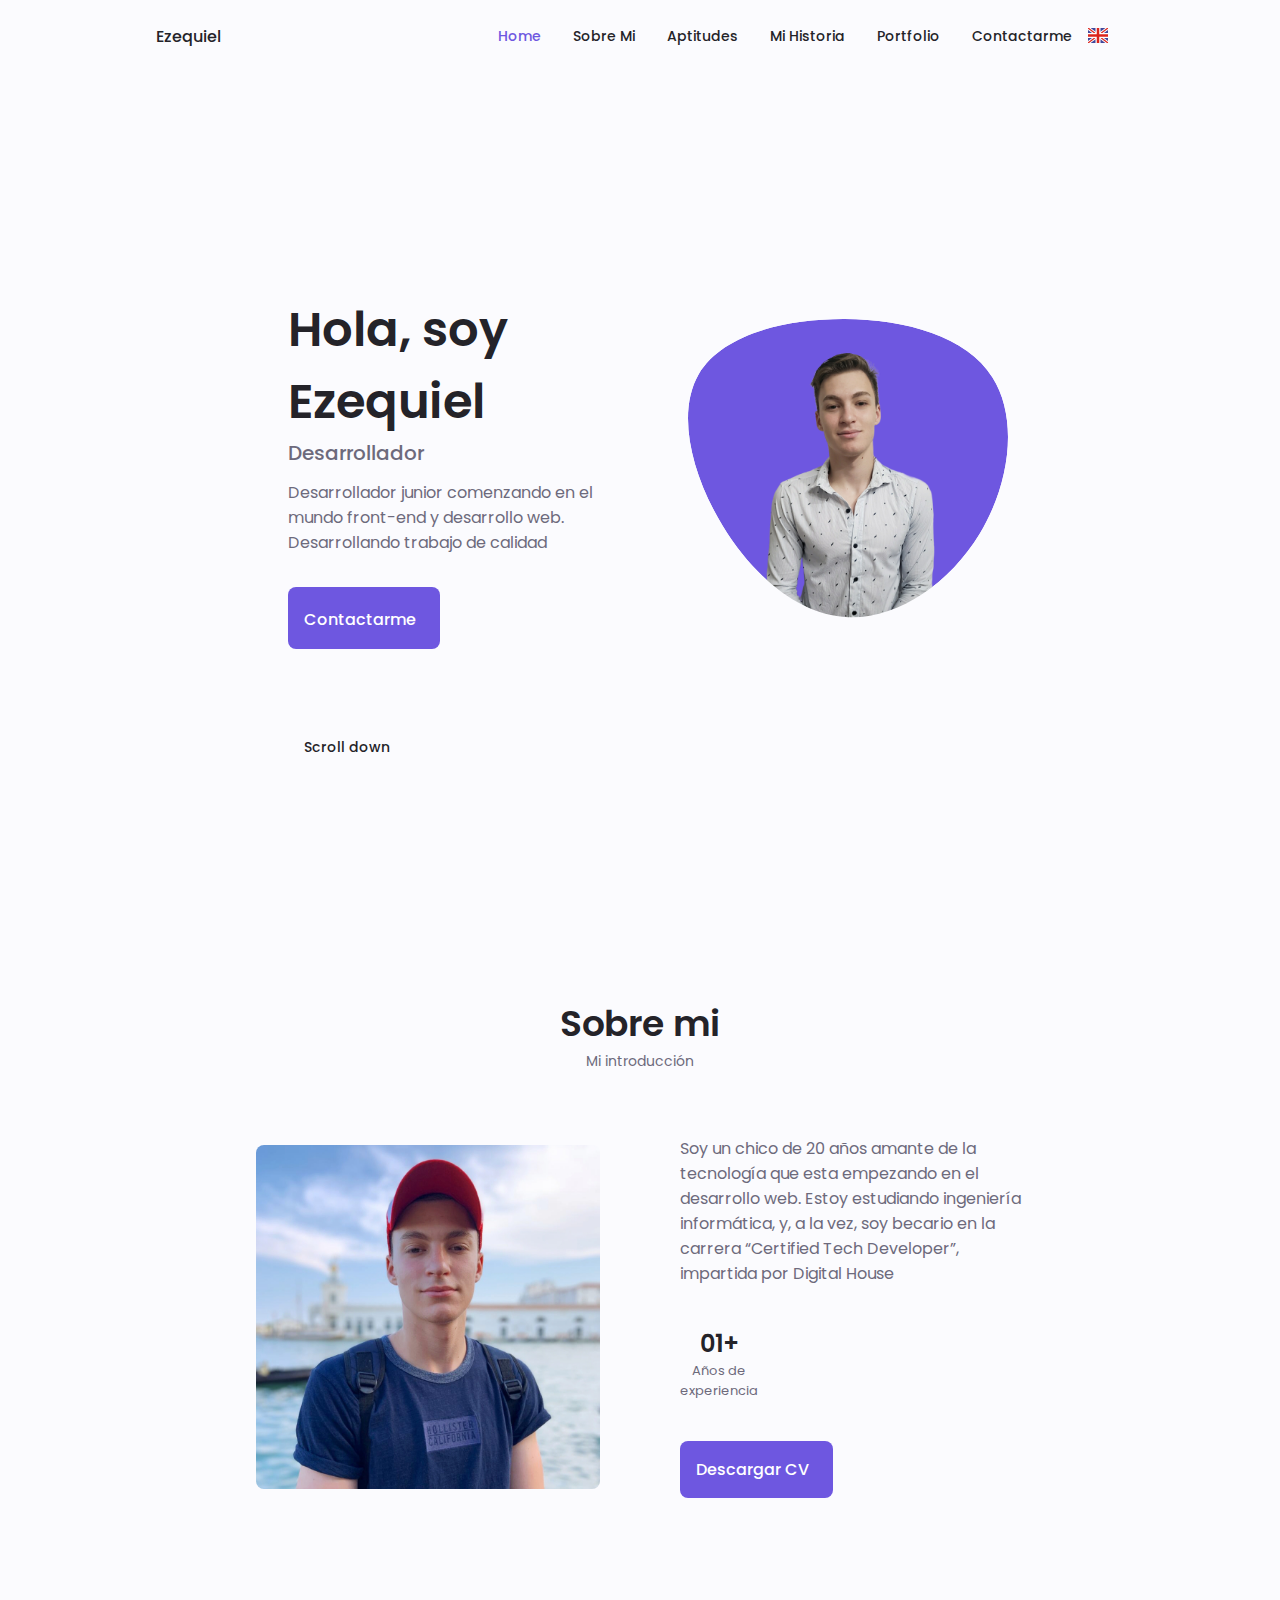
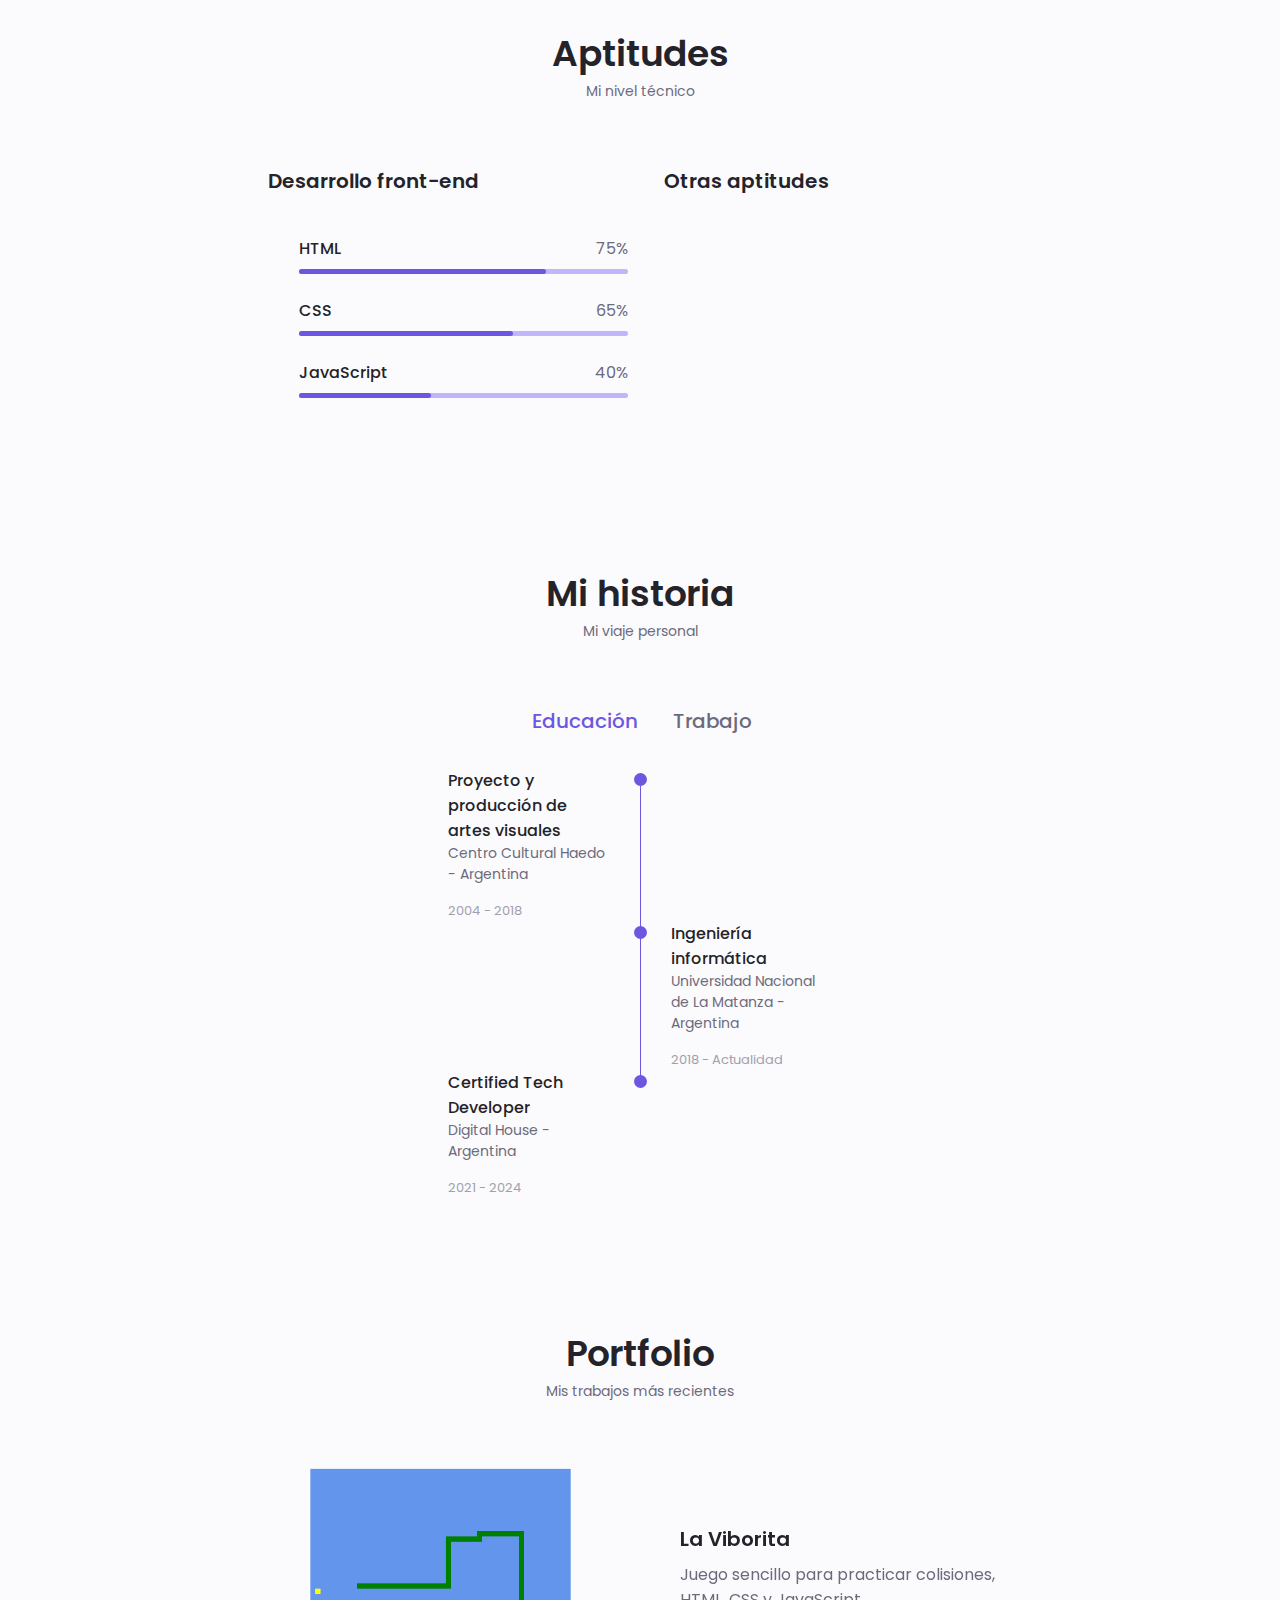
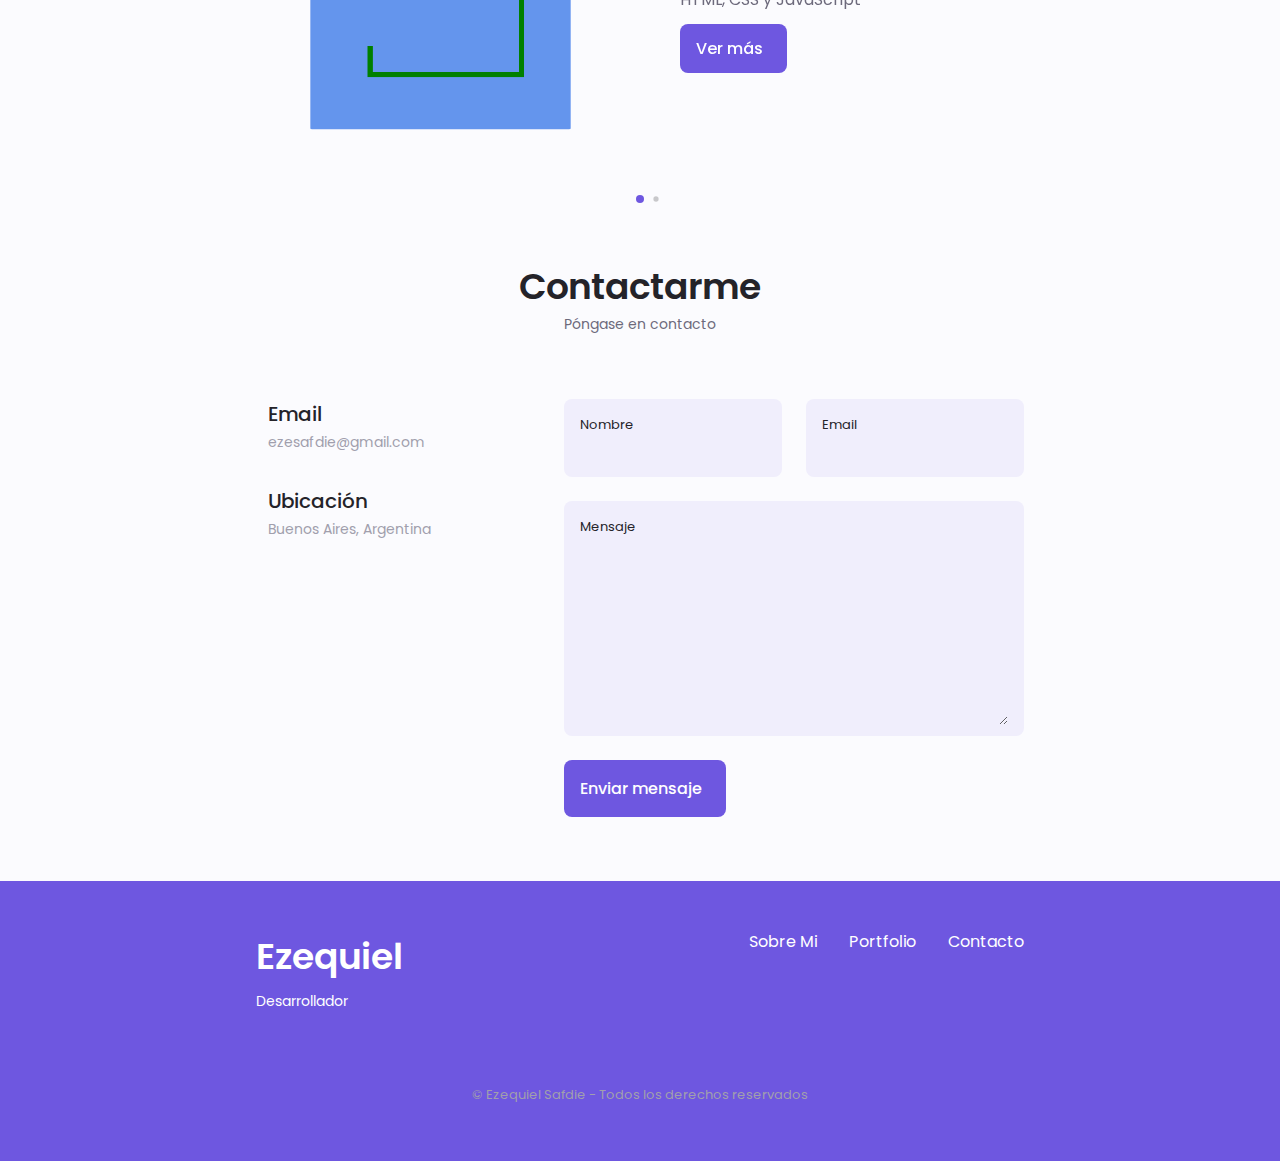
==== assets/languages/spanish.html @ 62466fdc "Finished all the first work. About, skills, qualifications, portfolio, contact. Also, it's already f" ====
<!DOCTYPE html>
<html lang="en">
  <head>
    <meta charset="UTF-8" />
    <meta http-equiv="X-UA-Compatible" content="IE=edge" />
    <meta name="viewport" content="width=device-width, initial-scale=1.0" />
    <link
      rel="shortcut icon"
      href="../images/project.png"
      type="image/x-icon"
    />

    <!-- UNICONS -->
    <link
      rel="stylesheet"
      href="https://unicons.iconscout.com/release/v4.0.0/css/line.css"
    />

    <!-- SWIPER -->
    <link rel="stylesheet" href="../css/swiper-bundle.min.css" />

    <!-- CSS -->
    <link rel="stylesheet" href="../css/style.css" />
    <title>Ezequiel Safdie</title>
  </head>

  <body>
    <!-- LOADER -->
    <div class="loader" id="loader">
      <div class="loadingio-spinner-bean-eater-9i623opybj">
        <div class="ldio-yawuoopp17">
          <div>
            <div></div>
            <div></div>
            <div></div>
          </div>
          <div>
            <div></div>
            <div></div>
            <div></div>
          </div>
        </div>
      </div>
    </div>

    <header class="header" id="header">
      <nav class="nav container">
        <a href="#" class="nav__logo">Ezequiel</a>
        <div class="nav__menu" id="nav-menu">
          <ul class="nav__list grid">
            <li class="nav__item">
              <a href="#home" class="nav__link active-link"
                ><i class="uil uil-estate nav__icon"></i> Home</a
              >
            </li>
            <li class="nav__item">
              <a href="#about" class="nav__link"
                ><i class="uil uil-user nav__icon"></i>Sobre Mi</a
              >
            </li>
            <li class="nav__item">
              <a href="#skills" class="nav__link"
                ><i class="uil uil-file-alt nav__icon"></i>Aptitudes</a
              >
            </li>
            <!-- <li class="nav__item">
              <a href="#services" class="nav__link"
                ><i class="uil uil-briefcase-alt nav__icon"></i>Services</a
              >
            </li> -->

            <li class="nav__item">
              <a href="#qualification" class="nav__link"
                ><i class="uil uil-briefcase-alt nav__icon"></i>Mi Historia</a
              >
            </li>

            <li class="nav__item">
              <a href="#portfolio" class="nav__link"
                ><i class="uil uil-scenery nav__icon"></i>Portfolio</a
              >
            </li>
            <li class="nav__item">
              <a href="#contact" class="nav__link"
                ><i class="uil uil-message nav__icon"></i>Contactarme</a
              >
            </li>
          </ul>
          <i class="uil uil-times nav__close" id="nav-close"></i>
        </div>
        <div class="nav__btns">
          <!-- CHANGE LANGUAGE -->
          <a href="../../index.html" class="a--flag"
            ><img src="../images/uk-flag.svg" alt="" class="flag"
          /></a>
          <!-- THEME CHANGE -->
          <i class="uil uil-moon change-theme" id="theme-button"></i>

          <div class="nav__toggle" id="nav-toggle">
            <i class="uil uil-apps"></i>
          </div>
        </div>
      </nav>
    </header>
    <!-- MAIN -->

    <main class="main">
      <!-- HOME -->
      <section class="home section" id="home">
        <div class="home__container container grid">
          <div class="home__content grid">
            <div class="home__social">
              <a
                href="https://www.linkedin.com/in/ezequiel-safdie/"
                class="home__social-icon"
                target="_blank"
              >
                <i class="uil uil-linkedin-alt"></i>
              </a>

              <!-- <a
                href="https://github.com/ezesafdie"
                target="_blank"
                class="home__social-icon"
                ><i class="uil uil-dribbble"></i
              ></a> -->

              <a
                href="https://github.com/ezesafdie"
                class="home__social-icon"
                target="_blank"
                ><i class="uil uil-github"></i
              ></a>
            </div>
            <div class="home__img">
              <svg
                class="home__blob"
                viewBox="0 0 200 187"
                xmlns="http://www.w3.org/2000/svg"
                xmlns:xlink="http://www.w3.org/1999/xlink"
              >
                <mask id="mask0" mask-type="alpha">
                  <path
                    d="M190.312 36.4879C206.582 62.1187 201.309 102.826 182.328 134.186C163.346 165.547 
                  130.807 187.559 100.226 186.353C69.6454 185.297 41.0228 161.023 21.7403 129.362C2.45775 
                  97.8511 -7.48481 59.1033 6.67581 34.5279C20.9871 10.1032 59.7028 -0.149132 97.9666 
                  0.00163737C136.23 0.303176 174.193 10.857 190.312 36.4879Z"
                  />
                </mask>
                <g mask="url(#mask0)">
                  <path
                    d="M190.312 36.4879C206.582 62.1187 201.309 102.826 182.328 134.186C163.346 
                  165.547 130.807 187.559 100.226 186.353C69.6454 185.297 41.0228 161.023 21.7403 
                  129.362C2.45775 97.8511 -7.48481 59.1033 6.67581 34.5279C20.9871 10.1032 59.7028 
                  -0.149132 97.9666 0.00163737C136.23 0.303176 174.193 10.857 190.312 36.4879Z"
                  />
                  <image
                    x="12"
                    y="18"
                    class="home__blob-img"
                    href="../images/perfil.png"
                  />
                </g>
              </svg>
            </div>

            <div class="home__data">
              <h1 class="home__title">Hola, soy Ezequiel</h1>
              <h3 class="home__subtitle">Desarrollador</h3>
              <p class="home__description">
                Desarrollador junior comenzando en el mundo front-end y
                desarrollo web. Desarrollando trabajo de calidad
              </p>
              <a href="#contact" class="button button-flex">
                Contactarme <i class="uil uil-message button__icon"></i>
              </a>
            </div>
          </div>

          <div class="home__scroll">
            <a href="#about" class="home__scroll-button button--flex">
              <i class="uil uil-mouse-alt home__scroll-mouse"></i>
              <span class="home__scroll-name">Scroll down</span>
              <i class="uil uil-arrow-down home__scroll-arrow"></i>
            </a>
          </div>
        </div>
      </section>
      <!-- END HOME -->

      <!-- ABOUT -->
      <section class="about section" id="about">
        <h2 class="section__title">Sobre mi</h2>
        <span class="section__subtitle">Mi introducción</span>

        <div class="about__container container grid">
          <img src="../images/about.jpg" alt="" class="about__img" />
          <div class="about__data">
            <p class="about__description">
              Soy un chico de 20 años amante de la tecnología que esta empezando
              en el desarrollo web. Estoy estudiando ingeniería informática, y,
              a la vez, soy becario en la carrera “Certified Tech Developer”,
              impartida por Digital House
            </p>
            <div class="about__info">
              <div>
                <span class="about__info-title">01+</span>
                <span class="about__info-name"
                  >Años de <br />
                  experiencia</span
                >
              </div>

              <!-- <div>
                <span class="about__info-title">20+</span>
                <span class="about__info-name"
                  >Completed <br />
                  projects</span
                >
              </div> -->

              <!-- <div>
                <span class="about__info-title">05+</span>
                <span class="about__info-name"
                  >Companies <br />
                  worked</span
                >
              </div> -->
            </div>

            <div class="about__buttons">
              <a
                download=""
                href="../pdf/CV Ezquiel Safdie.pdf"
                class="button button--flex"
              >
                Descargar CV<i class="uil uil-download-alt button__icon"></i
              ></a>
            </div>
          </div>
        </div>
      </section>
      <!-- END ABOUT -->

      <!-- SKILLS -->
      <section class="skills section" id="skills">
        <h2 class="section__title">Aptitudes</h2>
        <span class="section__subtitle">Mi nivel técnico</span>

        <div class="skills__container container grid">
          <div>
            <!-- SKILLS 1 -->
            <div class="skills__content skills__open">
              <div class="skills__header">
                <i class="uil uil-brackets-curly skills__icon"></i>

                <div>
                  <h1 class="skills__title">Desarrollo front-end</h1>
                  <!-- <span class="skills__subtitle">More than 1 years</span> -->
                </div>

                <i class="uil uil-angle-down skills__arrow"></i>
              </div>

              <div class="skills__lists grid">
                <div class="skills__data">
                  <div class="skills__titles">
                    <h3 class="skills__name">HTML</h3>
                    <span class="skills__number">75%</span>
                  </div>
                  <div class="skills__bar">
                    <span class="skills__percentage skills__html"></span>
                  </div>
                </div>

                <div class="skills__data">
                  <div class="skills__titles">
                    <h3 class="skills__name">CSS</h3>
                    <span class="skills__number">65%</span>
                  </div>
                  <div class="skills__bar">
                    <span class="skills__percentage skills__css"></span>
                  </div>
                </div>

                <div class="skills__data">
                  <div class="skills__titles">
                    <h3 class="skills__name">JavaScript</h3>
                    <span class="skills__number">40%</span>
                  </div>
                  <div class="skills__bar">
                    <span class="skills__percentage skills__js"></span>
                  </div>
                </div>

                <!-- <div class="skills__data">
                  <div class="skills__titles">
                    <h3 class="skills__name">React</h3>
                    <span class="skills__number">40%</span>
                  </div>
                  <div class="skills__bar">
                    <span class="skills__percentage skills__react"></span>
                  </div>
                </div> -->
              </div>
            </div>

            <!-- SKILLS 2 -->
            <!-- <div class="skills__content skills__close">
              <div class="skills__header">
                <i class="uil uil-server-network skills__icon"></i>

                <div>
                  <h1 class="skills__title">Back end developer</h1>
                  <span class="skills__subtitle">More than 2 years</span>
                </div>

                <i class="uil uil-angle-down skills__arrow"></i>
              </div>

              <div class="skills__lists grid">
                <div class="skills__data">
                  <div class="skills__titles">
                    <h3 class="skills__name">PHP</h3>
                    <span class="skills__number">80%</span>
                  </div>
                  <div class="skills__bar">
                    <span class="skills__percentage skills__php"></span>
                  </div>
                </div>

                <div class="skills__data">
                  <div class="skills__titles">
                    <h3 class="skills__name">Node JS</h3>
                    <span class="skills__number">70%</span>
                  </div>
                  <div class="skills__bar">
                    <span class="skills__percentage skills__node"></span>
                  </div>
                </div>

                <div class="skills__data">
                  <div class="skills__titles">
                    <h3 class="skills__name">Firebase</h3>
                    <span class="skills__number">90%</span>
                  </div>
                  <div class="skills__bar">
                    <span class="skills__percentage skills__firebase"></span>
                  </div>
                </div>

                <div class="skills__data">
                  <div class="skills__titles">
                    <h3 class="skills__name">Python</h3>
                    <span class="skills__number">55%</span>
                  </div>
                  <div class="skills__bar">
                    <span class="skills__percentage skills__python"></span>
                  </div>
                </div>
              </div>
            </div> -->
          </div>

          <div>
            <!-- SKILLS 3 -->
            <div class="skills__content skills__close">
              <div class="skills__header">
                <i class="uil uil-swatchbook skills__icon"></i>

                <div>
                  <h1 class="skills__title">Otras aptitudes</h1>
                  <!-- <span class="skills__subtitle">More than 5 years</span> -->
                </div>

                <i class="uil uil-angle-down skills__arrow"></i>
              </div>

              <div class="skills__lists grid">
                <div class="skills__data">
                  <div class="skills__titles">
                    <h3 class="skills__name">Photoshop</h3>
                    <span class="skills__number">70%</span>
                  </div>
                  <div class="skills__bar">
                    <span class="skills__percentage skills__photoshop"></span>
                  </div>
                </div>

                <div class="skills__data">
                  <div class="skills__titles">
                    <h3 class="skills__name">Figma</h3>
                    <span class="skills__number">55%</span>
                  </div>
                  <div class="skills__bar">
                    <span class="skills__percentage skills__figma"></span>
                  </div>
                </div>

                <div class="skills__data">
                  <div class="skills__titles">
                    <h3 class="skills__name">Python</h3>
                    <span class="skills__number">50%</span>
                  </div>
                  <div class="skills__bar">
                    <span class="skills__percentage skills__python"></span>
                  </div>
                </div>
              </div>
            </div>
          </div>
        </div>
      </section>
      <!-- END SKILLS -->

      <!-- QUALIFICATION -->
      <section class="qualification section" id="qualification">
        <h2 class="section__title">Mi historia</h2>
        <span class="section__subtitle">Mi viaje personal</span>

        <div class="qualification__container container">
          <div class="qualification__tabs">
            <div
              class="qualification__button button--flex qualification__active"
              data-target="#education"
            >
              <i class="uil uil-graduation-cap qualification__icon"></i>
              Educación
            </div>

            <div class="qualification__button button--flex" data-target="#work">
              <i class="uil uil-briefcase-alt qualification__icon"></i>
              Trabajo
            </div>
          </div>

          <div class="qualification__sections">
            <!-- QUALIFICATION CONTENT 1 -->
            <div
              class="qualification__content qualification__active"
              data-content
              id="education"
            >
              <!-- QUALIFICATION 1 -->
              <div class="qualification__data">
                <div>
                  <h3 class="qualification__title">
                    Proyecto y producción de artes visuales
                  </h3>
                  <span class="qualification__subtitle"
                    >Centro Cultural Haedo - Argentina</span
                  >
                  <div class="qualification__calendar">
                    <i class="uil uil-calendar-alt"></i>
                    2004 - 2018
                  </div>
                </div>

                <div>
                  <span class="qualification__rounder"></span>
                  <span class="qualification__line"></span>
                </div>
              </div>

              <!-- QUALIFICATION 2 -->
              <div class="qualification__data">
                <div></div>

                <div>
                  <span class="qualification__rounder"></span>
                  <span class="qualification__line"></span>
                </div>

                <div>
                  <h3 class="qualification__title">Ingeniería informática</h3>
                  <span class="qualification__subtitle"
                    >Universidad Nacional de La Matanza - Argentina</span
                  >
                  <div class="qualification__calendar">
                    <i class="uil uil-calendar-alt"></i>
                    2018 - Actualidad
                  </div>
                </div>
              </div>

              <!-- QUALIFICATION 3 -->
              <div class="qualification__data">
                <div>
                  <h3 class="qualification__title">Certified Tech Developer</h3>
                  <span class="qualification__subtitle"
                    >Digital House - Argentina</span
                  >
                  <div class="qualification__calendar">
                    <i class="uil uil-calendar-alt"></i>
                    2021 - 2024
                  </div>
                </div>

                <div>
                  <span class="qualification__rounder"></span>
                  <!-- <span class="qualification__line"></span> -->
                </div>
              </div>

              <!-- QUALIFICATION 4 -->
              <div class="qualification__data">
                <div></div>

                <!-- <div>
                  <span class="qualification__rounder"></span>
                  <span class="qualification__line"></span>
                </div>

                <div>
                  <h3 class="qualification__title">Master in UI/UX</h3>
                  <span class="qualification__subtitle"
                    >Argentina - Institue</span
                  >
                  <div class="qualification__calendar">
                    <i class="uil uil-calendar-alt"></i>
                    2019 - 2021
                  </div>
                </div> -->
              </div>
            </div>

            <!-- QUALIFICATION CONTENT 2 -->
            <div class="qualification__content" data-content id="work">
              <!-- QUALIFICATION 1 -->
              <div class="qualification__data">
                <div>
                  <h3 class="qualification__title">Auditor</h3>
                  <span class="qualification__subtitle"
                    >Control de Inventarios - Argentina</span
                  >
                  <div class="qualification__calendar">
                    <i class="uil uil-calendar-alt"></i>
                    2019 - 2019
                  </div>
                </div>

                <div>
                  <span class="qualification__rounder"></span>
                  <span class="qualification__line"></span>
                </div>
              </div>

              <!-- QUALIFICATION 2 -->
              <div class="qualification__data">
                <div></div>

                <div>
                  <span class="qualification__rounder"></span>
                  <!-- <span class="qualification__line"></span> -->
                </div>

                <div>
                  <h3 class="qualification__title">Técnico</h3>
                  <span class="qualification__subtitle"
                    >SZNet SA - Argentina</span
                  >
                  <div class="qualification__calendar">
                    <i class="uil uil-calendar-alt"></i>
                    2019 - Actualidad
                  </div>
                </div>
              </div>

              <!-- QUALIFICATION 3 -->
              <!-- <div class="qualification__data">
                <div>
                  <h3 class="qualification__title">UI Designer</h3>
                  <span class="qualification__subtitle">Figma - Argentina</span>
                  <div class="qualification__calendar">
                    <i class="uil uil-calendar-alt"></i>
                    2017 - 2019
                  </div>
                </div>

                <div>
                  <span class="qualification__rounder"></span>
                  <span class="qualification__line"></span>
              </div> -->
            </div>
          </div>
        </div>
      </section>
      <!-- END QUALIFICATION -->

      <!-- SERVICES (Future version)-->

      <!-- <section class="services section" id="services">
        <h2 class="section__title">Services</h2>
        <span class="section__subtitle">What I offer</span>

        <div class="services__container container grid">
         
          <div class="services__content">
            <div>
              <i class="uil uil-web-grid services__icon"></i>
              <h3 class="services__title">
                UI/UX <br />
                Designer
              </h3>
            </div>
            <span
              class="
                button button--flex button-small button--link
                services__button
              "
            >
              View More
              <i class="uil uil-arrow-right button__icon"></i>
            </span>

            <div class="services__modal">
              <div class="services__modal-content">
                <h4 class="services__modal-title">
                  UI/UX <br />
                  Designer
                </h4>
                <i class="uil uil-times services__modal-close"></i>

                <ul class="services__modal-services grid">
                  <li class="services__modal-service">
                    <i class="uil uil-check-circle services__modal-icon"></i>
                    <p>I develop the user interface</p>
                  </li>

                  <li class="services__modal-service">
                    <i class="uil uil-check-circle services__modal-icon"></i>
                    <p>Web page Development</p>
                  </li>

                  <li class="services__modal-service">
                    <i class="uil uil-check-circle services__modal-icon"></i>
                    <p>I create UX element interactions</p>
                  </li>

                  <li class="services__modal-service">
                    <i class="uil uil-check-circle services__modal-icon"></i>
                    <p>I position your company brand</p>
                  </li>
                </ul>
              </div>
            </div>
          </div>

          <div class="services__content">
            <div>
              <i class="uil uil-arrow services__icon"></i>
              <h3 class="services__title">
                Front end <br />
                Developer
              </h3>
            </div>
            <span
              class="
                button button--flex button-small button--link
                services__button
              "
            >
              View More
              <i class="uil uil-arrow-right button__icon"></i>
            </span>

            <div class="services__modal">
              <div class="services__modal-content">
                <h4 class="services__modal-title">
                  Front end <br />
                  Developer
                </h4>
                <i class="uil uil-times services__modal-close"></i>

                <ul class="services__modal-services grid">
                  <li class="services__modal-service">
                    <i class="uil uil-check-circle services__modal-icon"></i>
                    <p>I develop the user interface</p>
                  </li>

                  <li class="services__modal-service">
                    <i class="uil uil-check-circle services__modal-icon"></i>
                    <p>Web page Development</p>
                  </li>

                  <li class="services__modal-service">
                    <i class="uil uil-check-circle services__modal-icon"></i>
                    <p>I create UX element interactions</p>
                  </li>

                  <li class="services__modal-service">
                    <i class="uil uil-check-circle services__modal-icon"></i>
                    <p>I position your company brand</p>
                  </li>
                </ul>
              </div>
            </div>
          </div>

          <div class="services__content">
            <div>
              <i class="uil uil-pen services__icon"></i>
              <h3 class="services__title">
                Branding <br />
                Designer
              </h3>
            </div>
            <span
              class="
                button button--flex button-small button--link
                services__button
              "
            >
              View More
              <i class="uil uil-arrow-right button__icon"></i>
            </span>

            <div class="services__modal">
              <div class="services__modal-content">
                <h4 class="services__modal-title">
                  Branding <br />
                  Designer
                </h4>
                <i class="uil uil-times services__modal-close"></i>

                <ul class="services__modal-services grid">
                  <li class="services__modal-service">
                    <i class="uil uil-check-circle services__modal-icon"></i>
                    <p>I develop the user interface</p>
                  </li>

                  <li class="services__modal-service">
                    <i class="uil uil-check-circle services__modal-icon"></i>
                    <p>Web page Development</p>
                  </li>

                  <li class="services__modal-service">
                    <i class="uil uil-check-circle services__modal-icon"></i>
                    <p>I create UX element interactions</p>
                  </li>

                  <li class="services__modal-service">
                    <i class="uil uil-check-circle services__modal-icon"></i>
                    <p>I position your company brand</p>
                  </li>
                </ul>
              </div>
            </div>
          </div>
        </div>
      </section> -->
      <!-- END SERVICES -->

      <!-- PORTFOLIO -->
      <section class="portfolio section" id="portfolio">
        <h2 class="section__title">Portfolio</h2>
        <span class="section__subtitle">Mis trabajos más recientes</span>

        <div class="portfolio__container container swiper-container">
          <!-- The swiper container is a class for the container in swiper, all the following clases related with swiper are in the swiper css-->
          <div class="swiper-wrapper">
            <!-- PORTFOLIO 1 -->
            <div class="portfolio__content grid swiper-slide">
              <img src="../images/snake.png" alt="" class="portfolio__img" />

              <div class="portfolio__data">
                <h3 class="portfolio__title">La Viborita</h3>
                <p class="portfolio__description">
                  Juego sencillo para practicar colisiones, HTML, CSS y
                  JavaScript
                </p>

                <a
                  href="https://theviborita.web.app/"
                  target="_blank"
                  class="button button--flex button--small portfolio__button"
                  >Ver más <i class="uil uil-arrow-right button__icon"></i
                ></a>
              </div>
            </div>

            <!-- PORTFOLIO 2 -->
            <div class="portfolio__content grid swiper-slide">
              <img
                src="../images/portfolio2.jpg"
                alt=""
                class="portfolio__img"
              />

              <div class="portfolio__data">
                <h3 class="portfolio__title">Próximamente</h3>
                <p class="portfolio__description">
                  E-commerce con React y Strapi
                </p>

                <a
                  class="
                    button button--flex button--small
                    portfolio__button
                    button--disabled
                  "
                  >Ver más <i class="uil uil-arrow-right button__icon"></i
                ></a>
              </div>
            </div>

            <!-- PORTFOLIO 3 -->
            <!-- <div class="portfolio__content grid swiper-slide">
              <img
                src="assets/images/portfolio3.jpg"
                alt=""
                class="portfolio__img"
              />

              <div class="portfolio__data">
                <h3 class="portfolio__title">Online Store</h3>
                <p class="portfolio__description">
                  Website adaptable to all devices, with UI component and
                  animated interactions
                </p>

                <a
                  href="#"
                  class="button button--flex button--small portfolio__button"
                  >Demo <i class="uil uil-arrow-right button__icon"></i
                ></a>
              </div>
            </div> -->
          </div>

          <!-- Add Arrows -->
          <div class="swiper-button-next">
            <i class="uil uil-angle-right swiper-portfolio-icon"></i>
          </div>

          <div class="swiper-button-prev">
            <i class="uil uil-angle-left swiper-portfolio-icon"></i>
          </div>

          <!-- Add Pagination -->
          <div class="swiper-pagination"></div>
        </div>
      </section>
      <!-- END PORTFOLIO -->

      <!-- PROJECTS IN MIND (Future version)-->
      <!-- <section class="project section">
        <div class="project__bg">
          <div class="project__container container grid">
            <div class="project__data">
              <h2 class="project__title">Do you have a new project?</h2>
              <p class="project__description">
                Contact me now and get a 30% discount on your new project
              </p>
              <a href="#contact" class="button button--flex button--white"
                >Contact Me
                <i class="uil uil-message project__icon button__icon"></i
              ></a>
            </div>

            <img src="assets/images/project.png" alt="" class="project__img" />
          </div>
        </div>
      </section> -->
      <!-- END PROJECTS IN MIND -->

      <!-- TESTIMONIAL (Future version) -->
      <!-- <section class="testimonial section">
        <h2 class="section__title">Testimonial</h2>
        <span class="section__subtitle">My client saying</span>

        <div class="testimonial__container container swiper-container">
          <div class="swiper-wrapper">
            <div class="testimonial__content swiper-slide">
              <div class="testimonial__data">
                <div class="testimonial__header">
                  <img
                    src="assets/images/about.jpg"
                    alt=""
                    class="testimonial__img"
                  />

                  <div>
                    <h3 class="testimonial__name">Ezequiel Safdie</h3>
                    <span class="testimonial__client">Client</span>
                  </div>
                </div>

                <div>
                  <i class="uil uil-star testimonial__icon-star"></i>
                  <i class="uil uil-star testimonial__icon-star"></i>
                  <i class="uil uil-star testimonial__icon-star"></i>
                  <i class="uil uil-star testimonial__icon-star"></i>
                  <i class="uil uil-star testimonial__icon-star"></i>
                </div>
              </div>

              <p class="testimonial__description">
                I get a good impression, I carry out my project with all the
                possible quality and attention and support 24 hours day
              </p>
            </div>

            <div class="testimonial__content swiper-slide">
              <div class="testimonial__data">
                <div class="testimonial__header">
                  <img
                    src="assets/images/about.jpg"
                    alt=""
                    class="testimonial__img"
                  />

                  <div>
                    <h3 class="testimonial__name">Ezequiel Safdie</h3>
                    <span class="testimonial__client">Client</span>
                  </div>
                </div>

                <div>
                  <i class="uil uil-star testimonial__icon-star"></i>
                  <i class="uil uil-star testimonial__icon-star"></i>
                  <i class="uil uil-star testimonial__icon-star"></i>
                  <i class="uil uil-star testimonial__icon-star"></i>
                  <i class="uil uil-star testimonial__icon-star"></i>
                </div>
              </div>

              <p class="testimonial__description">
                I get a good impression, I carry out my project with all the
                possible quality and attention and support 24 hours day
              </p>
            </div>

            <div class="testimonial__content swiper-slide">
              <div class="testimonial__data">
                <div class="testimonial__header">
                  <img
                    src="assets/images/about.jpg"
                    alt=""
                    class="testimonial__img"
                  />

                  <div>
                    <h3 class="testimonial__name">Ezequiel Safdie</h3>
                    <span class="testimonial__client">Client</span>
                  </div>
                </div>

                <div>
                  <i class="uil uil-star testimonial__icon-star"></i>
                  <i class="uil uil-star testimonial__icon-star"></i>
                  <i class="uil uil-star testimonial__icon-star"></i>
                  <i class="uil uil-star testimonial__icon-star"></i>
                  <i class="uil uil-star testimonial__icon-star"></i>
                </div>
              </div>

              <p class="testimonial__description">
                I get a good impression, I carry out my project with all the
                possible quality and attention and support 24 hours day
              </p>
            </div>
          </div>
          <div class="swiper-pagination swiper-pagination-testimonial"></div>
        </div>
      </section> -->
      <!-- END TESTIMONIAL -->

      <!-- CONTACT ME -->
      <section class="contact section" id="contact">
        <h2 class="section__title">Contactarme</h2>
        <span class="section__subtitle">Póngase en contacto </span>

        <div class="contact__container container grid">
          <div>
            <!-- Future version -->
            <!-- <div class="contact__information">
              <i class="uil uil-phone-alt contact__icon"></i>

              <div>
                <h3 class="contact__title">Call Me</h3>
                <span class="contact__subtitle">99-9999-9999</span>
              </div>
            </div> -->

            <a href="mailto:ezesafdie@gmail.com" target="_blank"
              ><div class="contact__information">
                <i class="uil uil-envelope contact__icon"></i>
                <div>
                  <h3 class="contact__title">Email</h3>
                  <span class="contact__subtitle">ezesafdie@gmail.com</span>
                </div>
              </div></a
            >

            <a
              href="https://www.google.com/maps/place/Buenos+Aires/@-34.6157589,-58.5035174,12z/data=!3m1!4b1!4m5!3m4!1s0x95bcca3d05457fbb:0xe160f4fce7f7c017!8m2!3d-34.6143048!4d-58.4401655"
              target="_blank"
              ><div class="contact__information">
                <i class="uil uil-map-marker contact__icon"></i>
                <div>
                  <h3 class="contact__title">Ubicación</h3>
                  <span class="contact__subtitle">Buenos Aires, Argentina</span>
                </div>
              </div>
            </a>
          </div>

          <form
            action="php/send.php"
            method="POST"
            class="contact__form grid"
            id="formContact"
          >
            <div class="contact__inputs grid">
              <div class="contact__content">
                <label for="name" class="contact__label">Nombre</label>
                <input
                  type="text"
                  class="contact__input"
                  id="name"
                  required
                  name="name"
                />
              </div>

              <div class="contact__content">
                <label for="email" class="contact__label">Email</label>
                <input
                  type="email"
                  class="contact__input"
                  id="email"
                  required
                  name="email"
                />
              </div>
            </div>

            <!-- Future version -->
            <!-- <div class="contact__content">
              <label for="" class="contact__label">Project</label>
              <input type="text" class="contact__input" />
            </div> -->

            <div class="contact__content">
              <label for="message" class="contact__label">Mensaje </label>
              <textarea
                name=""
                id="message"
                cols="0"
                rows="7"
                class="contact__input"
                required
                name="message"
              ></textarea>
            </div>
            <div>
              <!-- <a
                href="#"
                class="button button--flex"
                form="formContact"
                id="buttonForm"
                >Send Message
                <i class="uil uil-message button__icon"></i>
              </a> -->

              <button type="submit" class="button button--flex button--submit">
                Enviar mensaje <i class="uil uil-message button__icon"></i>
              </button>
            </div>
          </form>
        </div>
      </section>
      <!-- END CONTACT ME -->
    </main>

    <!-- FOOTER -->
    <footer class="footer">
      <div class="footer__bg">
        <div class="footer__container container grid">
          <div>
            <h1 class="footer__title">Ezequiel</h1>
            <span class="footer__subtitle">Desarrollador</span>
          </div>
          <ul class="footer__links">
            <li>
              <a href="#about" class="footer__link">Sobre Mi</a>
            </li>

            <li>
              <a href="#portfolio" class="footer__link">Portfolio</a>
            </li>

            <li>
              <a href="#contact" class="footer__link">Contacto</a>
            </li>
          </ul>

          <!-- <div class="footer__socials">
            <a href="" class="footer__social" target="_blank"
              ><i class="uil uil-facebook-f"></i
            ></a>

            <a href="" class="footer__social" target="_blank"
              ><i class="uil uil-instagram"></i
            ></a>

            <a href="" class="footer__social" target="_blank"
              ><i class="uil uil-twitter"></i
            ></a>
          </div> -->
        </div>

        <p class="footer__copy">
          &#169; Ezequiel Safdie - Todos los derechos reservados
        </p>
      </div>
    </footer>
    <!-- END FOOTER -->

    <!-- SCROLL TOP -->
    <a href="#" class="scrollup" id="scroll-up"
      ><i class="uil uil-arrow-up scrollup__icon"></i
    ></a>
    <!-- ENDSCROLL TOP -->

    <!-- SWIPER JS -->
    <script src="../js/swiper-bundle.min.js"></script>
    <!-- MAIN SCRIPT -->
    <script src="../js/main.js"></script>
  </body>
</html>
---- assets/css/style.css ----
/* GOOGLE FONTS */
@import url("https://fonts.googleapis.com/css2?family=Poppins:wght@400;500;600&display=swap");

/* VARIABLES CSS */
:root {
  --header-height: 3rem;

  /* COLORS */

  /* PRINCIPAL COLOR */
  --hue-color: 250; /* Purple: 250, Green: 142, Blue: 230, Pink 340 */

  /* HSL COLOR MODE */
  --first-color: hsl(var(--hue-color), 69%, 61%);
  --first-color-second: hsl(var(--hue-color), 69%, 61%);
  --first-color-alt: hsl(var(--hue-color), 57%, 53%);
  --first-color-lighter: hsl(var(--hue-color), 92%, 85%);
  --title-color: hsl(var(--hue-color), 8%, 15%);
  --text-color: hsl(var(--hue-color), 8%, 45%);
  --text-color-light: hsl(var(--hue-color), 8%, 65%);
  --input-color: hsl(var(--hue-color), 70%, 96%);
  --body-color: hsl(var(--hue-color), 60%, 99%);
  --container-color: #fff;
  --scroll-bar-color: hsl(var(--hue-color), 12%, 90%);
  --scroll-thumb-color: hsl(var(--hue-color), 12%, 80%);
  --disabled-color: hsl(var(--hue-color), 30%, 66%);

  /* FONT AND TYPOGRAPHY */
  --body-font: "Poppins", sans-serif;
  /* 1rem = 16px */
  --big-font-size: 2rem;
  --h1-font-size: 1.5rem;
  --h2-font-size: 1.25rem;
  --h3-font-size: 1.125rem;
  --normal-font-size: 0.938rem;
  --small-font-size: 0.813rem;
  --smaller-font-size: 0.75rem;

  /* FONT WEIGHT */
  --font-medium: 500;
  --font-semi-bold: 600;

  /* MARGINS BOTTOM */
  --mb-0-25: 0.25rem;
  --mb-0-5: 0.5rem;
  --mb-0-75: 0.75rem;
  --mb-1: 1rem;
  --mb-1-5: 1.5rem;
  --mb-2: 2rem;
  --mb-2-5: 2.5rem;
  --mb-3: 3rem;

  /* Z INDEX */
  --z-tooltip: 10;
  --z-fixed: 100;
  --z-modal: 1000;
}

/* FONT SIZE FOR LARGER DEVICES */
@media screen and (min-width: 968px) {
  :root {
    --big-font-size: 3rem;
    --h1-font-size: 2.25rem;
    --h2-font-size: 1.5rem;
    --h3-font-size: 1.25rem;
    --normal-font-size: 1rem;
    --small-font-size: 0.875rem;
    --smaller-font-size: 0.813rem;
  }
}

/* VARIABLES DARK THEME */
body.dark-theme {
  /* HSL COLOR MODE */
  --first-color-second: hsl(var(--hue-color), 30%, 8%);
  --title-color: hsl(var(--hue-color), 8%, 95%);
  --text-color: hsl(var(--hue-color), 8%, 75%);
  --input-color: hsl(var(--hue-color), 29%, 16%);
  --body-color: hsl(var(--hue-color), 28%, 12%);
  --container-color: hsl(var(--hue-color), 29%, 16%);
  --scroll-bar-color: hsl(var(--hue-color), 12%, 48%);
  --scroll-thumb-color: hsl(var(--hue-color), 12%, 36%);
}

/* BUTTON DARK/LIGHT */
.nav__btns {
  display: flex;
  align-items: center;
}

.change-theme {
  font-size: 1.25rem;
  color: var(--title-color);
  margin-right: var(--mb-1);
  cursor: pointer;
}

.change-theme:hover {
  color: var(--first-color);
}

/* BASE */
* {
  box-sizing: border-box;
  padding: 0;
  margin: 0;
}

html {
  scroll-behavior: smooth;
}

body {
  margin: 0 0 var(--header-height) 0;
  font-family: var(--body-font);
  font-size: var(--normal-font-size);
  background-color: var(--body-color);
  color: var(--text-color);
}

h1,
h2,
h3,
h4 {
  color: var(--title-color);
  font-weight: var(--font-semi-bold);
}

ul {
  list-style: none;
}

a {
  text-decoration: none;
}

img {
  max-width: 100%;
  height: auto;
}

button {
  border: none;
}

/* LOADER */
@keyframes ldio-yawuoopp17-1 {
  0% {
    transform: rotate(0deg);
  }
  50% {
    transform: rotate(-45deg);
  }
  100% {
    transform: rotate(0deg);
  }
}
@keyframes ldio-yawuoopp17-2 {
  0% {
    transform: rotate(180deg);
  }
  50% {
    transform: rotate(225deg);
  }
  100% {
    transform: rotate(180deg);
  }
}
.ldio-yawuoopp17 > div:nth-child(2) {
  transform: translate(-15px, 0);
}
.ldio-yawuoopp17 > div:nth-child(2) div {
  position: absolute;
  top: 40px;
  left: 40px;
  width: 120px;
  height: 60px;
  border-radius: 120px 120px 0 0;
  background: var(--first-color);
  animation: ldio-yawuoopp17-1 1s linear infinite;
  transform-origin: 60px 60px;
}
.ldio-yawuoopp17 > div:nth-child(2) div:nth-child(2) {
  animation: ldio-yawuoopp17-2 1s linear infinite;
}
.ldio-yawuoopp17 > div:nth-child(2) div:nth-child(3) {
  transform: rotate(-90deg);
  animation: none;
}
@keyframes ldio-yawuoopp17-3 {
  0% {
    transform: translate(190px, 0);
    opacity: 0;
  }
  20% {
    opacity: 1;
  }
  100% {
    transform: translate(70px, 0);
    opacity: 1;
  }
}
.ldio-yawuoopp17 > div:nth-child(1) {
  display: block;
}
.ldio-yawuoopp17 > div:nth-child(1) div {
  position: absolute;
  top: 92px;
  left: -8px;
  width: 16px;
  height: 16px;
  border-radius: 50%;
  background: var(--title-color);
  animation: ldio-yawuoopp17-3 1s linear infinite;
}
.ldio-yawuoopp17 > div:nth-child(1) div:nth-child(1) {
  animation-delay: -0.67s;
}
.ldio-yawuoopp17 > div:nth-child(1) div:nth-child(2) {
  animation-delay: -0.33s;
}
.ldio-yawuoopp17 > div:nth-child(1) div:nth-child(3) {
  animation-delay: 0s;
}
.loadingio-spinner-bean-eater-9i623opybj {
  width: 200px;
  height: 200px;
  display: inline-block;
  overflow: hidden;
  background: none;
}
.ldio-yawuoopp17 {
  width: 100%;
  height: 100%;
  position: relative;
  transform: translateZ(0) scale(1);
  backface-visibility: hidden;
  transform-origin: 0 0; /* see note above */
}
.ldio-yawuoopp17 div {
  box-sizing: content-box;
}

.loader {
  width: 100vw;
  height: 100vh;
  display: flex;
  position: fixed;
  justify-content: center;
  align-items: center;
  z-index: 1000;
  background-color: var(--container-color);
  clip-path: circle(70.7% at 50% 50%);
  transition: clip-path 0.5s ease-in-out;
}

.loader2 {
  clip-path: circle(0% at 50% 50%);
}

/* REUSABLE CSS CLASSES */
.section {
  padding: 2rem 0 4rem;
}

.section__title {
  font-size: var(--h1-font-size);
}

.section__subtitle {
  display: block;
  font-size: var(--small-font-size);
  margin-bottom: var(--mb-3);
}

.section__title,
.section__subtitle {
  text-align: center;
}

/* LAYOUT */
.container {
  max-width: 768px;
  margin-left: var(--mb-1-5);
  margin-right: var(--mb-1-5);
}

.grid {
  display: grid;
  gap: 1.5rem;
}

.header {
  width: 100%;
  position: fixed;
  bottom: 0;
  left: 0;
  z-index: var(--z-fixed);
  background-color: var(--body-color);
}

/* NAV */
.nav {
  max-width: 968px;
  height: var(--header-height);
  display: flex;
  justify-content: space-between;
  align-items: center;
}

.nav__logo,
.nav__toggle {
  color: var(--title-color);
  font-weight: var(--font-medium);
}

.nav__logo:hover {
  color: var(--first-color);
}

.nav__toggle {
  font-size: 1.1rem;
  cursor: pointer;
}

.nav__toggle:hover {
  color: var(--first-color);
}

@media screen and (max-width: 767px) {
  .nav__menu {
    position: fixed;
    bottom: -100%;
    left: 0;
    width: 100%;
    background-color: var(--body-color);
    padding: 2rem 1.5rem 4rem;
    box-shadow: 0 -1px 4px rgba(0, 0, 0, 0.15);
    border-radius: 1.5rem 1.5rem 0 0;
    transition: 0.3s;
  }
}

.nav__list {
  grid-template-columns: repeat(3, 1fr);
  gap: 2rem;
}

.nav__link {
  display: flex;
  flex-direction: column;
  align-items: center;
  font-size: var(--small-font-size);
  color: var(--title-color);
  font-weight: var(--font-medium);
}

.nav__link:hover {
  color: var(--first-color);
}

.nav__icon {
  font-size: 1.2rem;
}

.nav__close {
  position: absolute;
  right: 1.3rem;
  bottom: 0.5rem;
  cursor: pointer;
  color: var(--first-color);
}

.nav__close:hover {
  color: var(--first-color-alt);
}

/* SHOW MENU */
.show-menu {
  bottom: 0;
}

/* ACTIVE LINK */
.active-link {
  color: var(--first-color);
}

/* CHANGE BACKGROUND HEADER */
.scroll-header {
  box-shadow: 0 -1px 4px rgba(0, 0, 0, 0.15);
}

/* HOME */
.home {
  min-height: 100vh;
  display: flex;
  align-items: center;
}

.home__container {
  gap: 1rem;
}

.home__content {
  grid-template-columns: 0.5fr 3fr;
  padding-top: 0rem;
  align-items: center;
}

.home__social {
  display: grid;
  grid-template-columns: max-content;
  row-gap: 1rem;
}

.home__social-icon {
  font-size: 1.25rem;
  color: var(--first-color);
}

.home__social-icon:hover {
  color: var(--first-color-alt);
}

.home__blob {
  width: 200px;
  fill: var(--first-color);
}

.home__blob-img {
  width: 170px;
}

.home__data {
  grid-column: 1/3;
}

.home__title {
  font-size: var(--big-font-size);
}

.home__subtitle {
  font-size: var(--h3-font-size);
  color: var(--text-color);
  font-weight: var(--font-medium);
  margin-bottom: var(--mb-0-75);
}

.home__description {
  margin-bottom: var(--mb-2);
}

/* .home__scroll {
  display: none;
} */

.home__scroll-button {
  color: var(--first-color);
  transition: 0.3s;
}

.home__scroll-button:hover {
  transform: translateY(0.25rem);
}

.home__scroll-mouse {
  font-size: 2rem;
}

.home__scroll-name {
  font-size: var(--small-font-size);
  color: var(--title-color);
  font-weight: var(--font-medium);
  margin-right: var(--mb-0-25);
}

.home__scroll-arrow {
  font-size: 1.25rem;
}

/* BUTTONS */
.button {
  display: inline-block;
  background-color: var(--first-color);
  color: #fff;
  padding: 1rem;
  border-radius: 0.5rem;
  font-weight: var(--font-medium);
}

.button:hover {
  background-color: var(--first-color-alt);
}

.button__icon {
  font-size: 1.25rem;
  margin-left: var(--mb-0-5);
  transition: 0.3s;
}

.button--white {
  background-color: #fff;
  color: var(--first-color);
}

.button--white:hover {
  background-color: #fff;
}

.button--flex {
  display: inline-flex;
  align-items: center;
}

.button--small {
  padding: 0.75rem 1rem;
}

.button--disabled {
  cursor: default;
  background-color: gray;
  color: var(--disabled-color);
}

.button--link {
  padding: 0;
  background-color: transparent;
  color: var(--first-color);
}

.button--link:hover {
  background-color: transparent;
  color: var(--first-color-alt);
}

.button--submit {
  display: inline-flex;
  align-items: center;
  padding: 1rem;
  font-family: var(--body-font);
  font-size: var(--normal-font-size);
  font-weight: var(--font-medium);
  cursor: pointer;
}

/* ABOUT */
.about__img {
  width: 200px;
  border-radius: 0.5rem;
  justify-self: center;
  align-self: center;
}

.about__description {
  text-align: center;
  margin-bottom: var(--mb-2-5);
}

.about__info {
  display: flex;
  justify-content: space-evenly;
  margin-bottom: var(--mb-2-5);
}

.about__info-title {
  font-size: var(--h2-font-size);
  font-weight: var(--font-semi-bold);
  color: var(--title-color);
}

.about__info-name {
  font-size: var(--smaller-font-size);
}

.about__info-title,
.about__info-name {
  display: block;
  text-align: center;
}

.about__buttons {
  display: flex;
  justify-content: center;
}

/* SKILLS */
.skills__container {
  row-gap: 0;
}

.skills__header {
  display: flex;
  align-items: center;
  margin-bottom: var(--mb-2-5);
  cursor: pointer;
}

.skills__icon,
.skills__arrow {
  font-size: 2rem;
  color: var(--first-color);
}

.skills__icon {
  margin-right: var(--mb-0-75);
}

.skills__title {
  font-size: var(--h3-font-size);
}

.skills__subtitle {
  font-size: var(--small-font-size);
  color: var(--text-color-light);
}

.skills__arrow {
  margin-left: auto;
  transition: 0.4s;
}

.skills__lists {
  row-gap: 1.5rem;
  padding-left: 2.7rem;
}

.skills__titles {
  display: flex;
  justify-content: space-between;
  margin-bottom: var(--mb-0-5);
}

.skills__name {
  font-size: var(--normal-font-size);
  font-weight: var(--font-medium);
}

.skills__bar,
.skills__percentage {
  height: 5px;
  border-radius: 0.25rem;
}

.skills__bar {
  background-color: var(--first-color-lighter);
}

.skills__percentage {
  display: block;
  background-color: var(--first-color);
}

.skills__html {
  width: 75%;
}
.skills__css {
  width: 65%;
}
.skills__js {
  width: 40%;
}
.skills__react {
  width: 40%;
}

.skills__php {
  width: 80%;
}
.skills__node {
  width: 70%;
}
.skills__firebase {
  width: 90%;
}
.skills__python {
  width: 50%;
}

.skills__figma {
  width: 55%;
}
.skills__sketch {
  width: 90%;
}
.skills__photoshop {
  width: 70%;
}

.skills__close .skills__lists {
  height: 0;
  overflow: hidden;
}

.skills__open .skills__lists {
  height: max-content;
  margin-bottom: var(--mb-2-5);
}

.skills__open .skills__arrow {
  transform: rotate(-180deg);
}

/* QUALIFICATION */
.qualification__tabs {
  display: flex;
  justify-content: space-evenly;
  margin-bottom: var(--mb-2);
}

.qualification__button {
  font-size: var(--h3-font-size);
  font-weight: var(--font-medium);
  cursor: pointer;
}

.qualification__button:hover {
  color: var(--first-color);
}

.qualification__icon {
  font-size: 1.8rem;
  margin-right: var(--mb-0-25);
}

.qualification__data {
  display: grid;
  grid-template-columns: 1fr max-content 1fr;
  column-gap: 1.5rem;
}

.qualification__title {
  font-size: var(--normal-font-size);
  font-weight: var(--font-medium);
}

.qualification__subtitle {
  display: inline-block;
  font-size: var(--small-font-size);
  margin-bottom: var(--mb-1);
}

.qualification__calendar {
  font-size: var(--smaller-font-size);
  color: var(--text-color-light);
}

.qualification__rounder {
  display: inline-block;
  width: 13px;
  height: 13px;
  background-color: var(--first-color);
  border-radius: 50%;
}

.qualification__line {
  display: block;
  width: 1px;
  height: 100%;
  background-color: var(--first-color);
  transform: translate(6px, -7px);
}

.qualification [data-content] {
  display: none;
}

.qualification__active[data-content] {
  display: block;
}

.qualification__button.qualification__active {
  color: var(--first-color);
}

/* SERVICES */
.services__container {
  gap: 1.5rem;
  grid-template-columns: repeat(2, 1fr);
}

.services__content {
  position: relative;
  background-color: var(--container-color);
  padding: 3.5rem 0.5rem 1.25rem 1.5rem;
  border-radius: 0.25rem;
  box-shadow: 0 2px 4px rgba(0, 0, 0, 0.15);
  transition: 0.3s;
}

.services__content:hover {
  box-shadow: 0 4px 8px rgba(0, 0, 0, 0.15);
}

.services__icon {
  display: block;
  font-size: 1.5rem;
  color: var(--first-color);
  margin-bottom: var(--mb-1);
}

.services__title {
  font-size: var(--h3-font-size);
  margin-bottom: var(--mb-1);
  font-weight: var(--font-medium);
}

.services__button {
  cursor: pointer;
  font-size: var(--small-font-size);
}

.services__button:hover .button__icon {
  transform: translateX(0.25rem);
}

.services__modal {
  position: fixed;
  top: 0;
  left: 0;
  right: 0;
  bottom: 0;
  background-color: rgba(0, 0, 0, 0.5);
  display: flex;
  align-items: center;
  justify-content: center;
  padding: 0 1rem;
  z-index: var(--z-modal);
  opacity: 0;
  visibility: hidden;
  transition: 0.3s;
}

.services__modal-content {
  position: relative;
  background-color: var(--container-color);
  padding: 1.5rem;
  border-radius: 0.5rem;
}

.services__modal-services {
  row-gap: 1rem;
}

.services__modal-service {
  display: flex;
}

.services__modal-title {
  font-size: var(--h3-font-size);
  font-weight: var(--font-medium);
  margin-bottom: var(--mb-1-5);
}

.services__modal-close {
  position: absolute;
  top: 1rem;
  right: 1rem;
  font-size: 1.5rem;
  color: var(--first-color);
  cursor: pointer;
}

.services__modal-icon {
  color: var(--first-color);
  margin-right: var(--mb-0-25);
}

/* Active modal */
.active-modal {
  opacity: 1;
  visibility: visible;
}

/* PORTFOLIO */
.portfolio__container {
  overflow: initial;
}

.portfolio__content {
  padding: 0 1.5rem;
}

.portfolio__img {
  width: 265px;
  border-radius: 0.5rem;
  justify-self: center;
}

.portfolio__title {
  font-size: var(--h3-font-size);
  margin-bottom: var(--mb-0-5);
}

.portfolio__description {
  margin-bottom: var(--mb-0-75);
}

.portfolio__button:hover .button__icon {
  transform: translateX(0.25rem);
}

.button--disabled:hover .button__icon {
  transform: translateX(0);
}

.button--disabled:hover {
  background-color: gray;
}

.swiper-button-prev::after,
.swiper-button-next::after {
  content: "";
}

.swiper-portfolio-icon {
  font-size: 2rem;
  color: var(--first-color);
}

.swiper-button-prev {
  left: -0.5rem;
}

.swiper-button-next {
  right: -0.5rem;
}

.swiper-container-horizontal > .swiper-pagination-bullets {
  bottom: -2.5rem;
}

.swiper-pagination-bullet-active {
  background-color: var(--first-color);
}

.swiper-button-prev,
.swiper-button-next,
.swiper-pagination-bullet {
  outline: none;
}

/* PROJECT IN MIND */
.project {
  text-align: center;
}

.project__bg {
  background-color: var(--first-color-second);
  padding-top: 3rem;
}

.project__title {
  font-size: var(--h2-font-size);
  margin-bottom: var(--mb-0-75);
}

.project__description {
  margin-bottom: var(--mb-1-5);
}

.project__title,
.project__description {
  color: #fff;
}

.project__img {
  width: 232px;
  justify-self: center;
}

/* TESTIMONIAL */
.testimonial__data,
.testimonial__header {
  display: flex;
}

.testimonial__data {
  justify-content: space-between;
  margin-bottom: var(--mb-1);
}

.testimonial__img {
  width: 60px;
  height: 60px;
  border-radius: 50%;
  margin-right: var(--mb-0-75);
}

.testimonial__name {
  font-size: var(--h3-font-size);
  font-weight: var(--font-medium);
}

.testimonial__client {
  font-size: var(--small-font-size);
  color: var(--text-color-light);
}

.testimonial__description {
  margin-bottom: var(--mb-2-5);
}

.testimonial__icon-star {
  color: var(--first-color);
}

.swiper-container .swiper-pagination-testimonial {
  bottom: 0;
}

/* CONTACT ME */
.contact__container {
  row-gap: 3rem;
}

.contact__information {
  display: flex;
  margin-bottom: var(--mb-2);
}

.contact__icon {
  font-size: 2rem;
  color: var(--first-color);
  margin-right: var(--mb-0-75);
}

.contact__title {
  font-size: var(--h3-font-size);
  font-weight: var(--font-medium);
}

.contact__subtitle {
  font-size: var(--small-font-size);
  color: var(--text-color-light);
}

.contact__content {
  background-color: var(--input-color);
  border-radius: 0.5rem;
  padding: 0.75rem 1rem 0.25rem;
}

.contact__label {
  font-size: var(--smaller-font-size);
  color: var(--title-color);
}

.contact__input {
  width: 100%;
  background-color: var(--input-color);
  color: var(--text-color);
  font-family: var(--body-font);
  font-size: var(--normal-font-size);
  border: none;
  outline: none;
  padding: 0.25rem 0.5rem 0.5rem 0;
}

/* FOOTER */
.footer {
  padding-top: 2rem;
}

.footer__container {
  row-gap: 3.5rem;
}

.footer__bg {
  background-color: var(--first-color-second);
  padding: 2rem 0 3rem;
}

.footer__title {
  font-size: var(--h1-font-size);
  margin-bottom: var(--mb-0-25);
}

.footer__subtitle {
  font-size: var(--small-font-size);
}

.footer__links {
  display: flex;
  flex-direction: column;
  row-gap: 1.5rem;
}

.footer__link:hover {
  color: var(--first-color-lighter);
}

.footer__social {
  font-size: 1.25rem;
  margin-right: var(--mb-1-5);
}

.footer__social:hover {
  color: var(--first-color-lighter);
}

.footer__copy {
  font-size: var(--smaller-font-size);
  text-align: center;
  color: var(--text-color-light);
  margin-top: var(--mb-3);
}

.footer__title,
.footer__subtitle,
.footer__link,
.footer__social {
  color: #fff;
}

/* SCROLL UP */
.scrollup {
  position: fixed;
  right: 1rem;
  bottom: -20%;
  background-color: var(--first-color);
  opacity: 0.8;
  padding: 0 0.3rem;
  border-radius: 0.4rem;
  z-index: var(--z-tooltip);
  transition: 0.4s;
}

.scrollup:hover {
  background-color: var(--first-color-alt);
}

.scrollup__icon {
  font-size: 1.5rem;
  color: #fff;
}

/* Show scroll */
.show-scroll {
  bottom: 5rem;
}

/* SCROLL BAR */
::-webkit-scrollbar {
  width: 0.6rem;
  background-color: var(--scroll-bar-color);
  border-radius: 0.5rem;
}

::-webkit-scrollbar-thumb {
  background-color: var(--scroll-thumb-color);
  border-radius: 0.5rem;
}

::-webkit-scrollbar-thumb:hover {
  background-color: var(--text-color-light);
}

/* CHANGE LENGUAJE */
.flag {
  width: 1.25rem;
  margin-right: var(--mb-1);
  padding-top: 5px;
  justify-self: center;
  align-self: center;
  transition: transform 0.5s ease;
}

.a--flag:hover .flag {
  transform: scale(150%);
}

/* =========== MEDIA QUERIES =========== */
/* For small devices */
@media screen and (max-width: 350px) {
  .container {
    margin-left: var(--mb-1);
    margin-right: var(--mb-1);
  }

  .nav__menu {
    padding: 2rem 0.25rem 4rem;
  }

  .nav__list {
    column-gap: 0;
  }

  .home__content {
    grid-template-columns: 0.25fr 3fr;
    padding-top: 0;
  }

  .home__blob {
    width: 180px;
  }

  .skills__title {
    font-size: var(--normal-font-size);
  }

  .qualification__data {
    gap: 0.5rem;
  }

  .services__container {
    grid-template-columns: max-content;
    justify-content: center;
  }

  .services__content {
    padding-right: 3.5rem;
  }

  .services__modal {
    padding: 0 0.5rem;
  }

  .project__img {
    width: 200px;
  }

  .testimonial__data,
  .testimonial__header {
    flex-direction: column;
    align-items: center;
  }

  .testimonial__img {
    margin-right: 0;
    margin-bottom: var(--mb-0-25);
  }

  .testimonial__data,
  .testimonial__description {
    text-align: center;
  }
}

/* For medium devices */
@media screen and (min-width: 568px) {
  .home__content {
    grid-template-columns: max-content 1fr 1fr;
  }

  .home__data {
    grid-column: initial;
  }

  .home__img {
    order: 1;
    justify-self: center;
  }

  .home__scroll {
    margin-left: 2.5rem;
  }

  .about__container,
  .skills__container,
  .portfolio__content,
  .project__container,
  .contact__container,
  .footer__container {
    grid-template-columns: repeat(2, 1fr);
  }

  .footer__links {
    column-gap: 2rem;
    flex-direction: row;
    justify-self: flex-end;
  }

  .qualification__sections {
    display: grid;
    grid-template-columns: 0.6fr;
    justify-content: center;
  }
}

@media screen and (min-width: 768px) {
  .container {
    margin-left: auto;
    margin-right: auto;
  }

  body {
    margin: 0;
  }

  .section {
    padding: 6rem 0 2rem;
  }

  .section__subtitle {
    margin-bottom: 4rem;
  }

  .header {
    top: 0;
    bottom: initial;
  }

  .header,
  .main,
  .footer__container {
    padding: 0 1rem;
  }

  .nav {
    height: calc(var(--header-height) + 1.5rem);
    column-gap: 1rem;
  }

  .nav__icon,
  .nav__close,
  .nav__toggle {
    display: none;
  }

  .nav__list {
    display: flex;
    column-gap: 2rem;
  }

  .nav__menu {
    margin-left: auto;
  }

  .change-theme {
    margin: 0;
  }

  .home__container {
    row-gap: 5rem;
  }

  .home__content {
    padding-top: 5.5rem;
    column-gap: 2rem;
  }

  .home__blob {
    width: 270px;
  }

  .home__scroll {
    display: block;
    margin-left: 0;
  }

  .home__scroll-button {
    margin-left: 3rem;
  }

  .about__container {
    column-gap: 5rem;
  }

  .about__img {
    width: 350px;
  }

  .about__description {
    text-align: initial;
  }

  .about__info {
    justify-content: space-between;
  }

  .about__buttons {
    justify-content: initial;
  }

  .qualification__tabs {
    justify-content: center;
  }

  .qualification__button {
    margin: 0 var(--mb-1);
  }

  .qualification__sections {
    grid-template-columns: 0.5fr;
  }

  .services__container {
    grid-template-columns: repeat(3, 218px);
    justify-content: center;
  }

  .services__icon {
    font-size: 2rem;
  }

  .services__content {
    padding: 6rem 0 2rem 2.5rem;
  }

  .services__modal-content {
    width: 450px;
  }

  .project__img {
    width: 320px;
  }

  .portfolio__content {
    align-items: center;
  }

  .project {
    text-align: initial;
  }

  .project__bg {
    background: none;
  }

  .project__container {
    background-color: var(--first-color-second);
    border-radius: 1rem;
    padding: 3rem 2.5rem 0;
    grid-template-columns: 1fr max-content;
    column-gap: 3rem;
  }

  .project__data {
    padding-top: 0.8rem;
  }

  .footer__container {
    grid-template-columns: repeat(2, 1fr);
  }

  .footer__bg {
    padding: 3rem 0 3.5rem;
  }

  .footer__links {
    flex-direction: row;
    column-gap: 2rem;
    justify-self: flex-end;
  }

  .footer__socials {
    justify-self: flex-end;
  }

  .footer__copy {
    margin-top: 4.5rem;
  }
}

/* For larger devices */
@media screen and (min-width: 1024px) {
  .header,
  .main,
  .footer__container {
    padding: 0;
  }

  .home__blob {
    width: 320px;
  }

  .home__social {
    transform: translateX(-6rem);
  }

  .services__container {
    grid-template-columns: repeat(3, 238px);
  }

  .portfolio__content {
    column-gap: 5rem;
  }

  .swiper-portfolio-icon {
    font-size: 3.5rem;
  }

  .swiper-button-prev {
    left: -3.5rem;
  }

  .swiper-button-next {
    right: -3.5rem;
  }

  .swiper-container-horizontal > .swiper-pagination-bullets {
    bottom: -4.5rem;
  }

  .contact__form {
    width: 460px;
  }

  .contact__inputs {
    grid-template-columns: repeat(2, 1fr);
  }
}
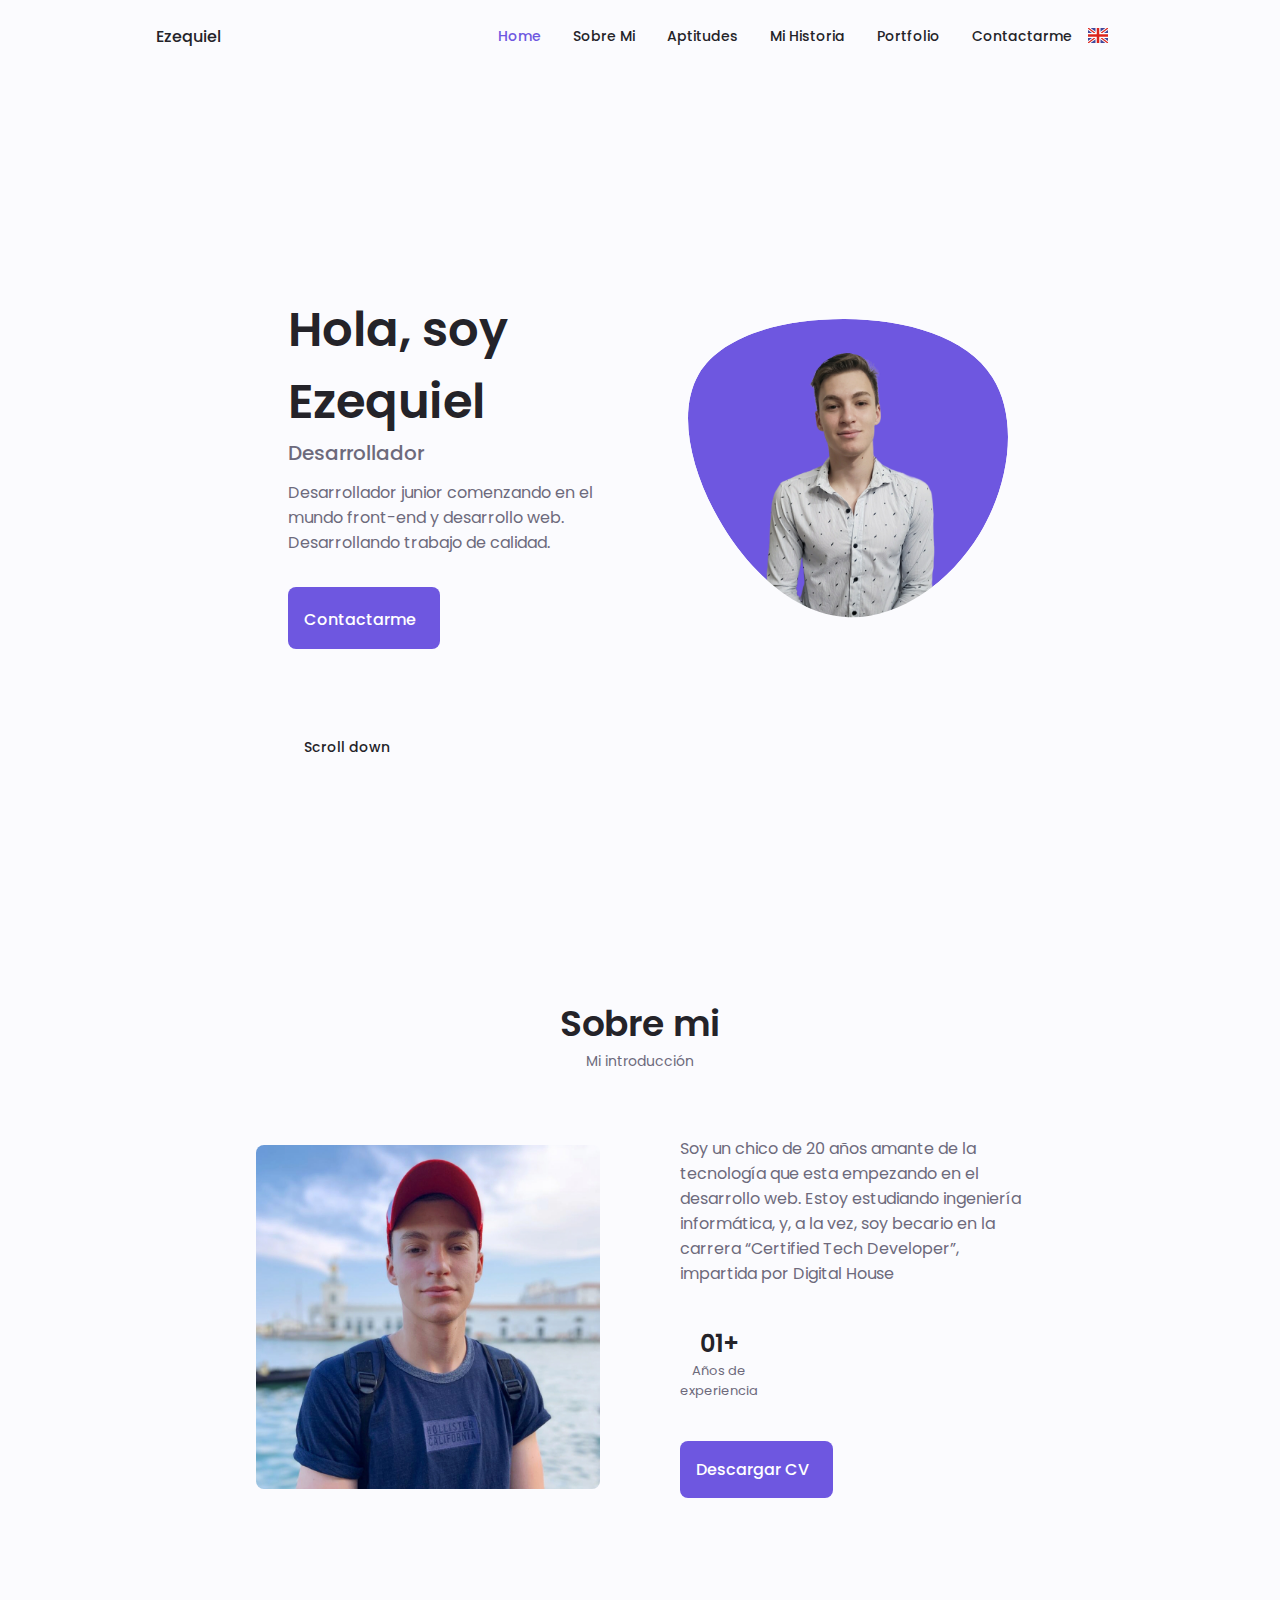
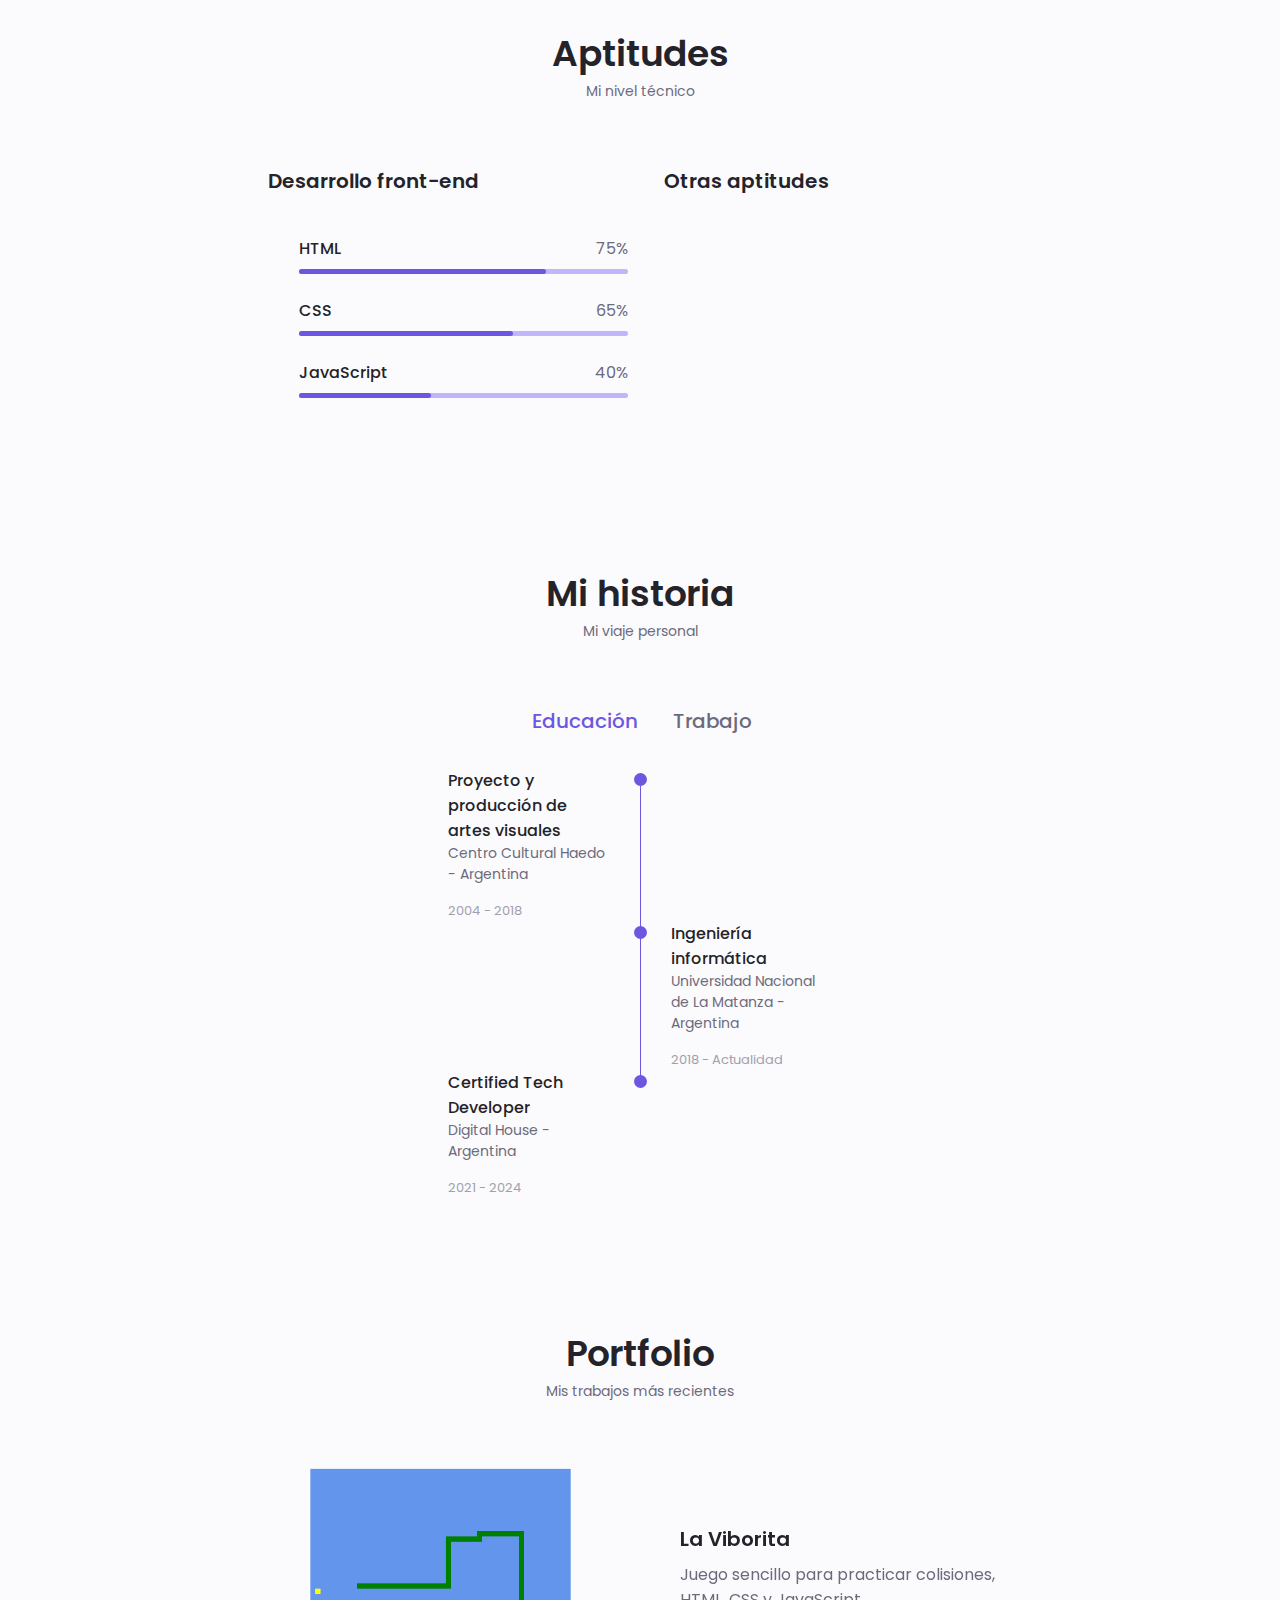
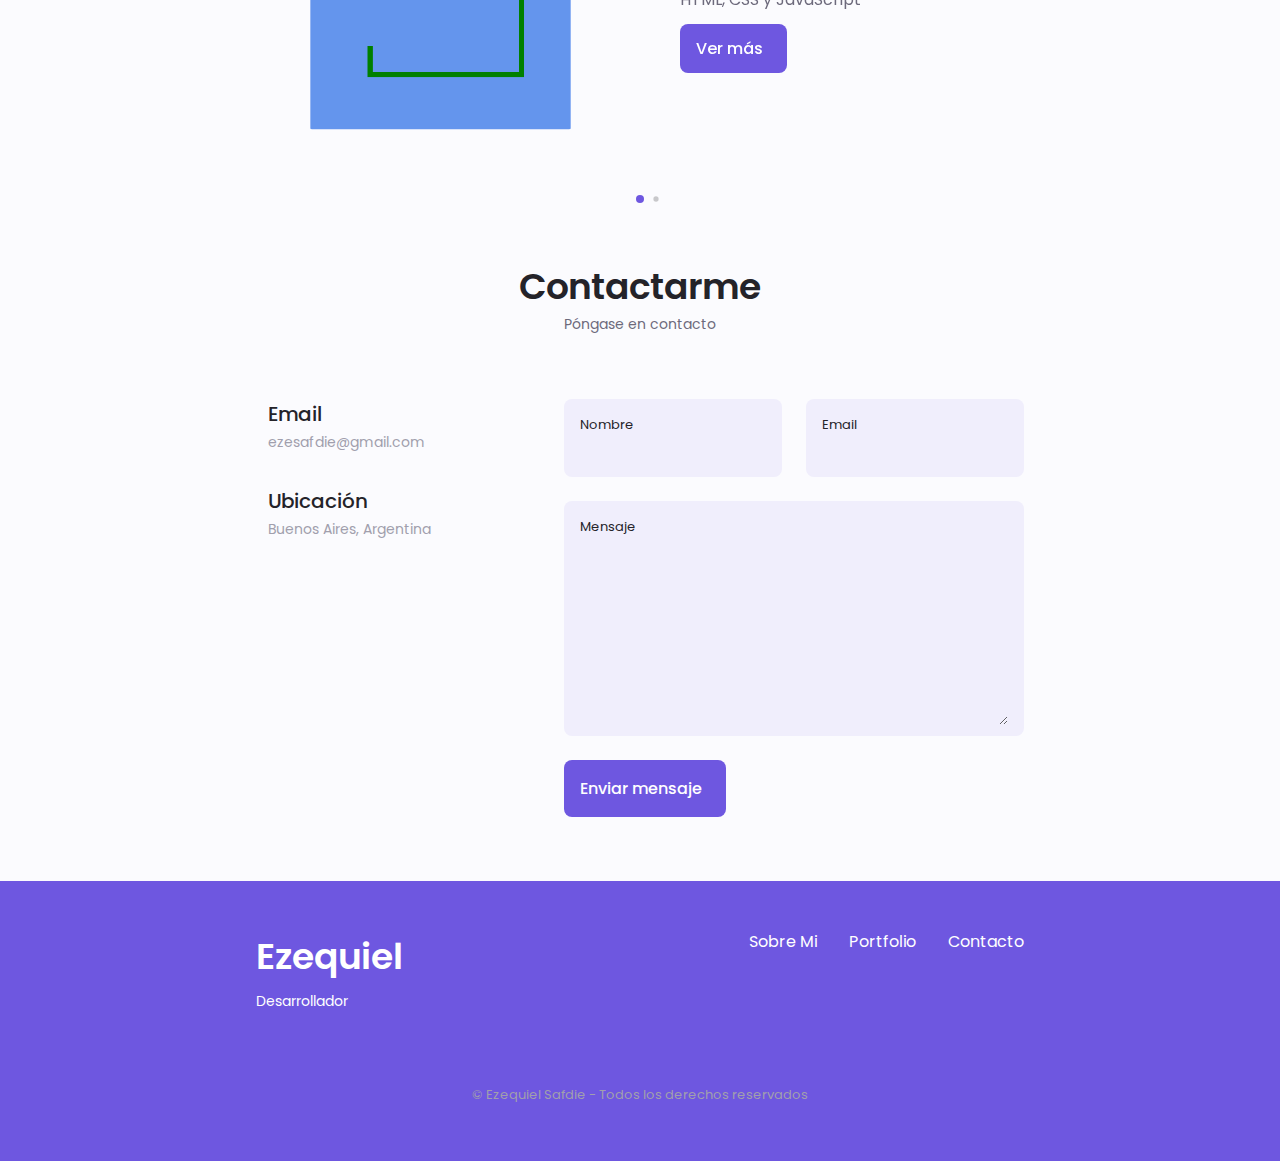
==== commit 07fbfe23: "Added meta tags in both html" ====
--- a/assets/languages/spanish.html
+++ b/assets/languages/spanish.html
@@ -1,14 +1,49 @@
 <!DOCTYPE html>
 <html lang="en">
-  <head>
-    <meta charset="UTF-8" />
+  <meta charset="UTF-8" />
     <meta http-equiv="X-UA-Compatible" content="IE=edge" />
     <meta name="viewport" content="width=device-width, initial-scale=1.0" />
+    <meta
+      name="description"
+      content="Desarrollador junior comenzando en el mundo front-end y
+      desarrollo web. Desarrollando trabajo de calidad."
+    />
+    <meta
+      name="keywords"
+      content="desarrollador, desarrollo, front-end, web, tecnología, front end"
+    />
+    <meta name="author" name="Ezequiel Safdie" />
+    <meta name="copyright" name="Ezequiel Safdie 2021" />
+
+    <!-- TWITTER  -->
+    <meta property="twitter:title" content="Ezequiel Safdie" />
+    <meta
+      property="twitter:description"
+      content=" Desarrollador junior comenzando en el mundo front-end y
+      desarrollo web. Desarrollando trabajo de calidad."
+    />
+    <meta property="twitter:type" content="Developer" />
+    <meta property="twitter:image" content="../images/about.jpg" />
+
+    <!-- FACEBOOK -->
+    <meta property="og:title" content="Ezequiel Safdie" />
+    <meta
+      property="og:description"
+      content="Desarrollador junior comenzando en el mundo front-end y
+      desarrollo web. Desarrollando trabajo de calidad."
+    />
+    <meta property="og:type" content="Developer" />
+    <meta property="og:image" content="../images/about.jpg" />
+
     <link
       rel="shortcut icon"
-      href="../images/project.png"
+      href="assets/images/project.png"
       type="image/x-icon"
     />
+
+    <!-- ROBOTS -->
+    <meta name="robots" content="index" />
+    <meta name="robots" content="follow" />
 
     <!-- UNICONS -->
     <link
@@ -169,7 +204,7 @@
               <h3 class="home__subtitle">Desarrollador</h3>
               <p class="home__description">
                 Desarrollador junior comenzando en el mundo front-end y
-                desarrollo web. Desarrollando trabajo de calidad
+                desarrollo web. Desarrollando trabajo de calidad.
               </p>
               <a href="#contact" class="button button-flex">
                 Contactarme <i class="uil uil-message button__icon"></i>
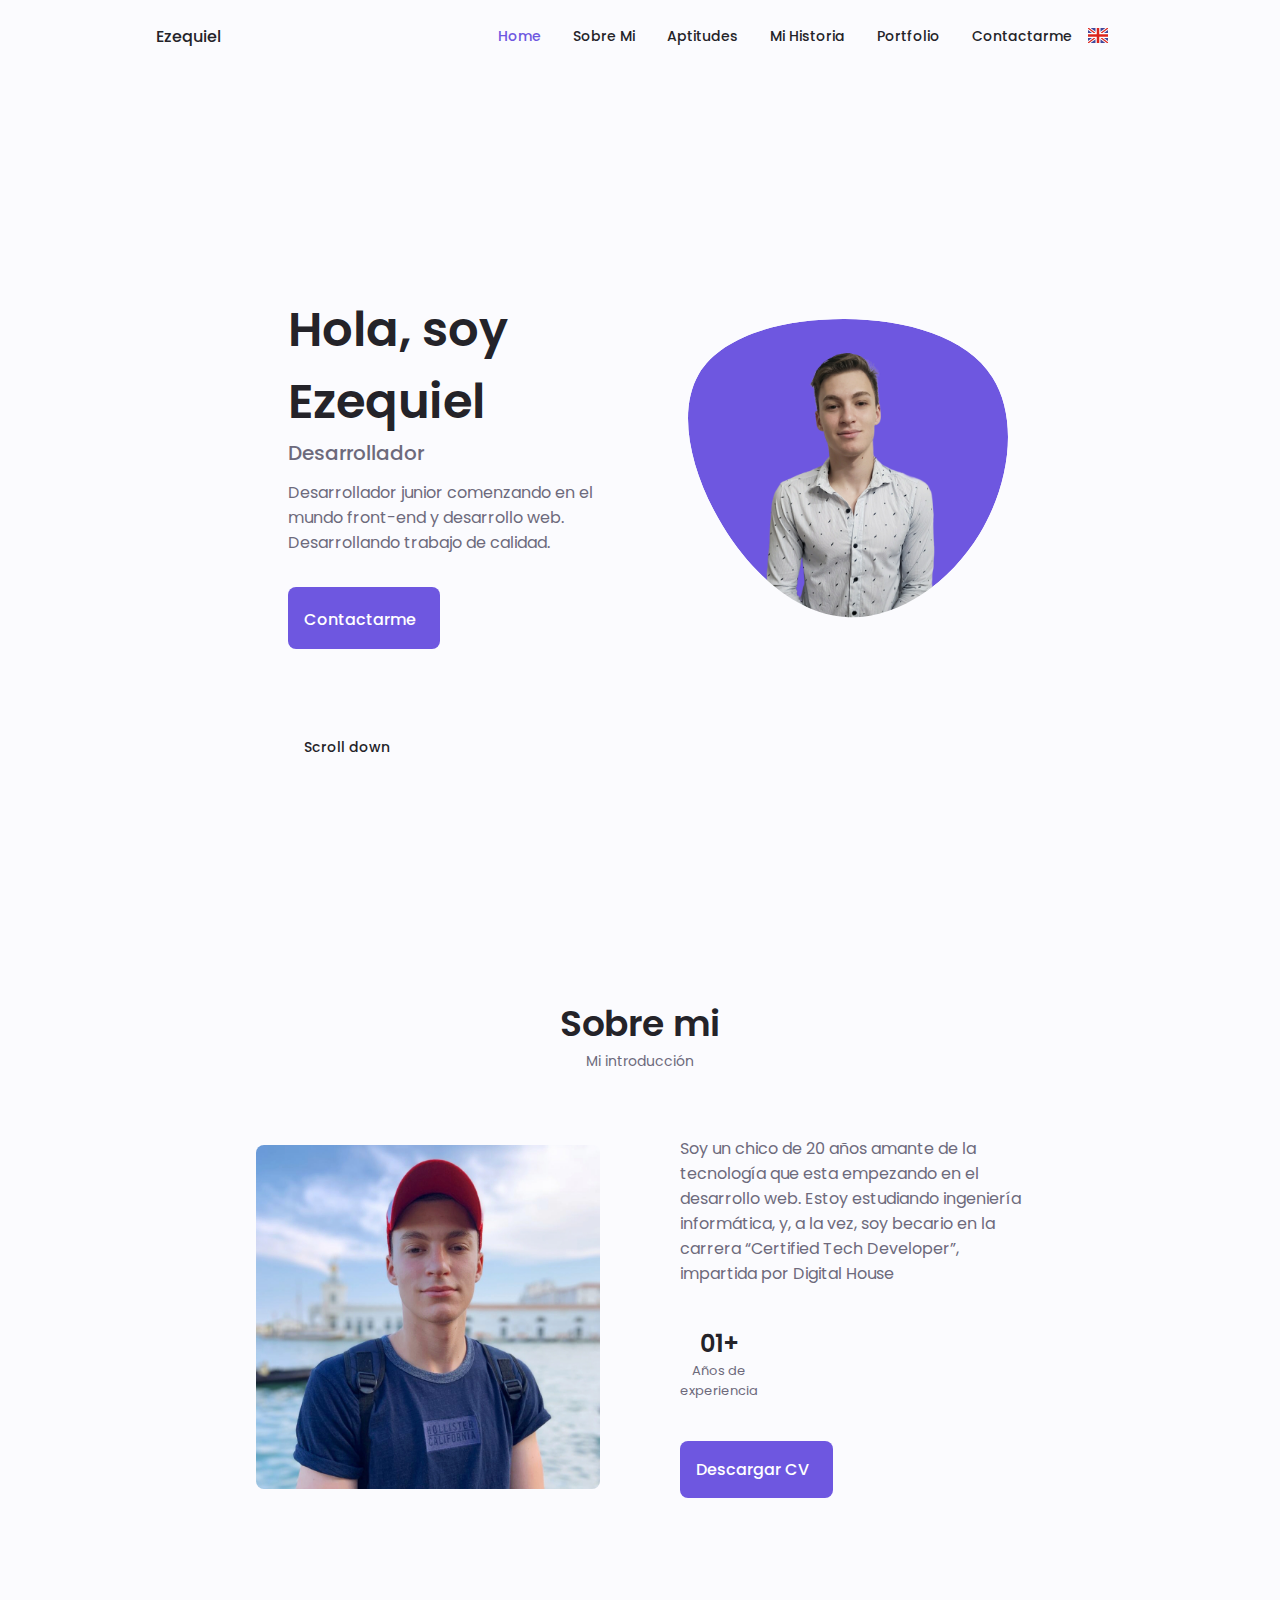
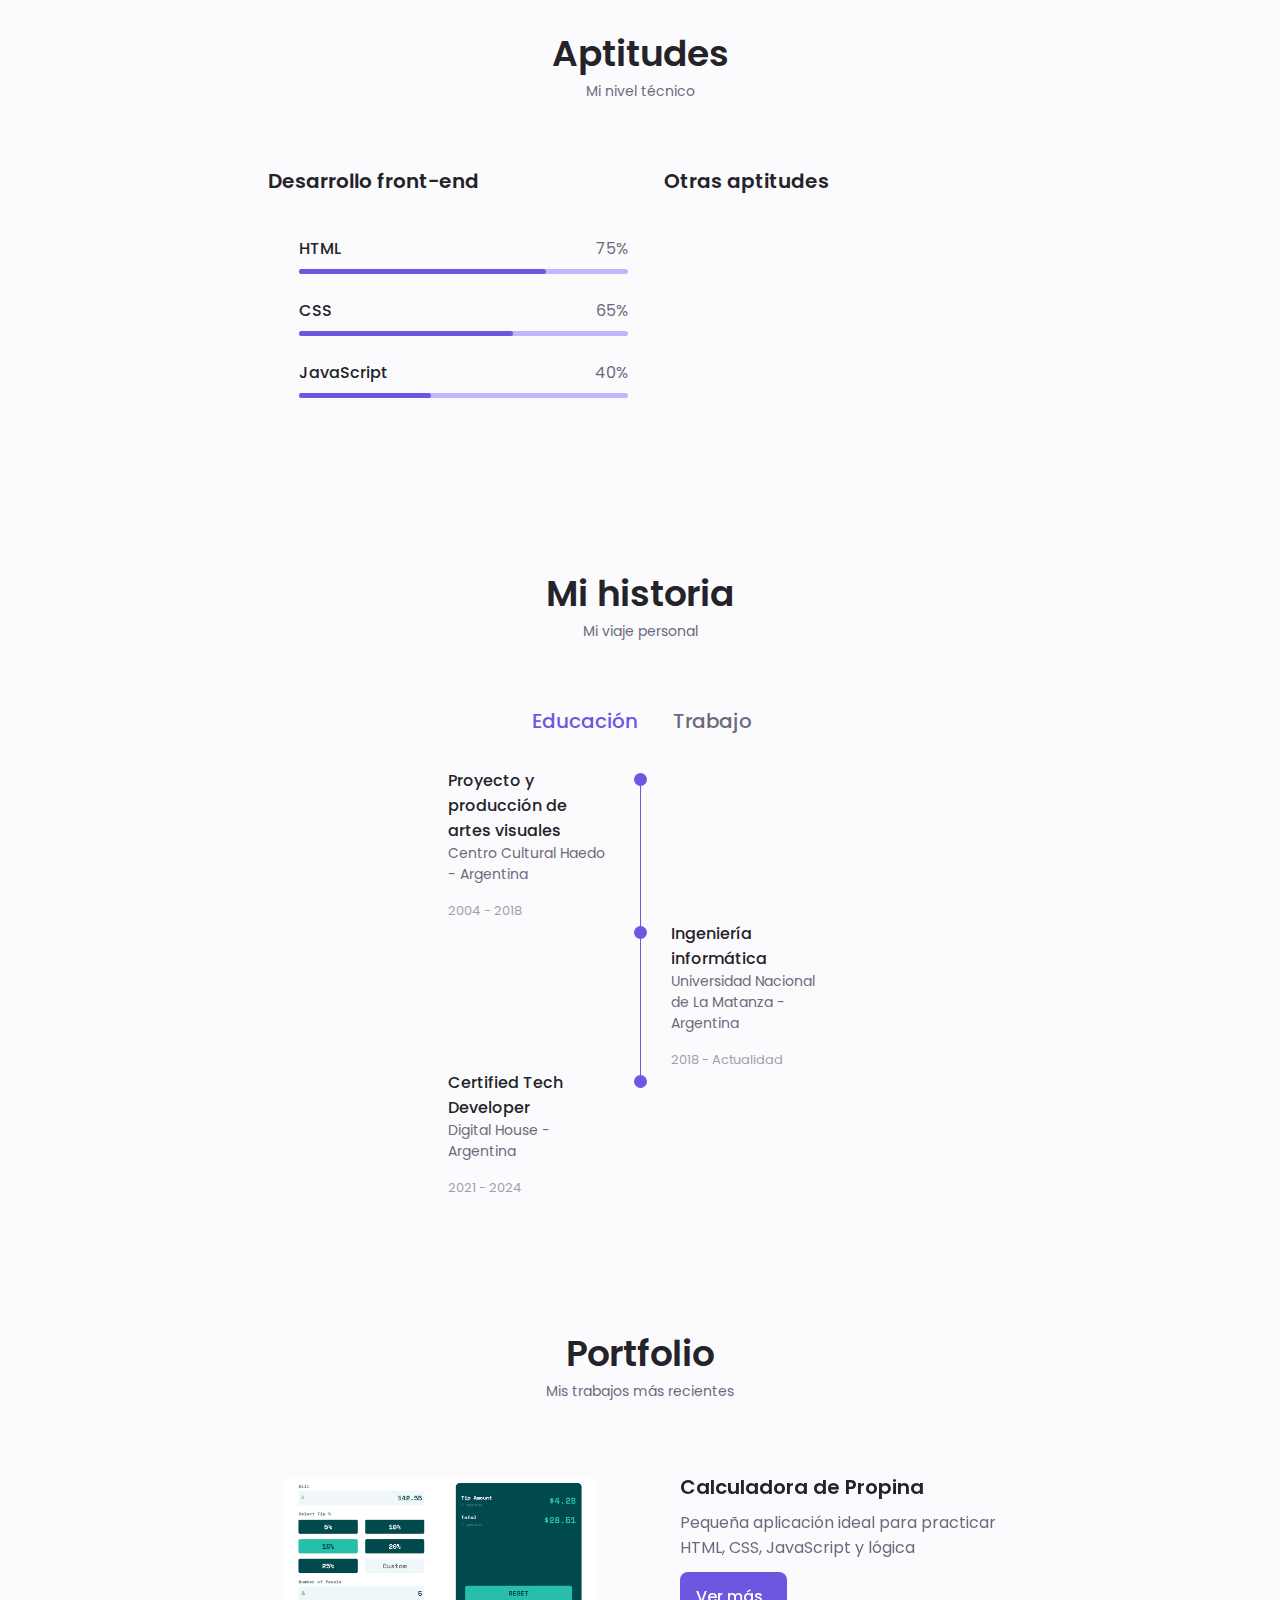
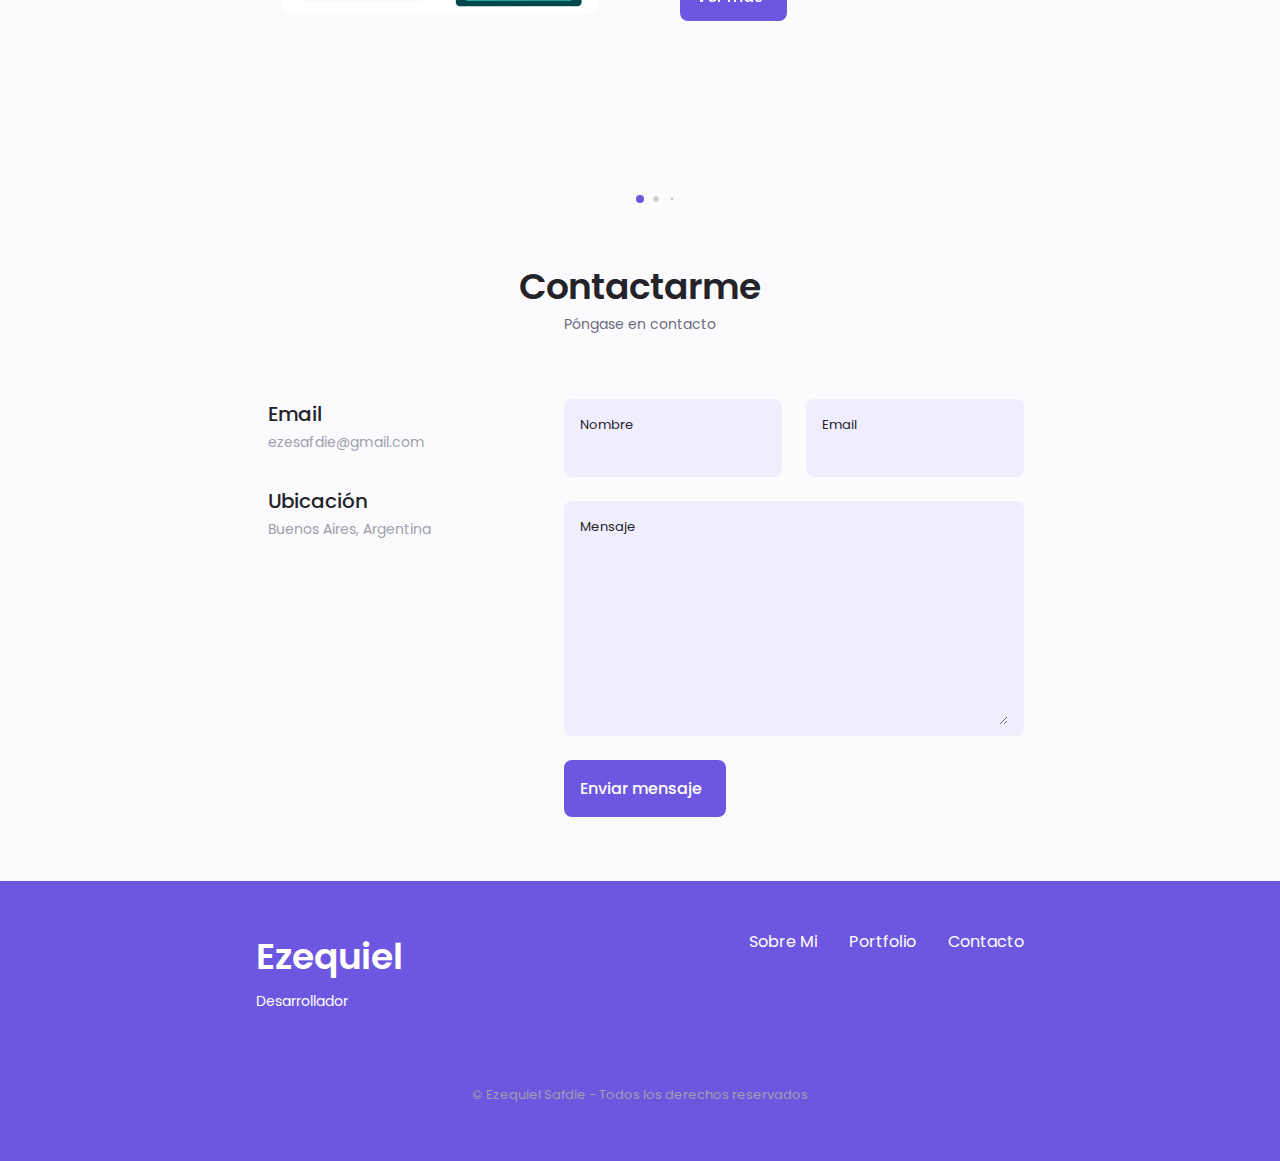
==== commit d83ff697: "Modified CV, added a project in the portfolio section" ====
--- a/assets/languages/spanish.html
+++ b/assets/languages/spanish.html
@@ -1,6 +1,7 @@
 <!DOCTYPE html>
 <html lang="en">
-  <meta charset="UTF-8" />
+  <head>
+    <meta charset="UTF-8" />
     <meta http-equiv="X-UA-Compatible" content="IE=edge" />
     <meta name="viewport" content="width=device-width, initial-scale=1.0" />
     <meta
@@ -23,7 +24,10 @@
       desarrollo web. Desarrollando trabajo de calidad."
     />
     <meta property="twitter:type" content="Developer" />
-    <meta property="twitter:image" content="../images/about.jpg" />
+    <meta
+      property="twitter:image"
+      content="https://ezesafdie.github.io/Personal-Portfolio/assets/images/about.jpg"
+    />
 
     <!-- FACEBOOK -->
     <meta property="og:title" content="Ezequiel Safdie" />
@@ -33,11 +37,14 @@
       desarrollo web. Desarrollando trabajo de calidad."
     />
     <meta property="og:type" content="Developer" />
-    <meta property="og:image" content="../images/about.jpg" />
+    <meta
+      property="og:image"
+      content="https://ezesafdie.github.io/Personal-Portfolio/assets/images/about.jpg"
+    />
 
     <link
       rel="shortcut icon"
-      href="assets/images/project.png"
+      href="../images/project.png"
       type="image/x-icon"
     />
 
@@ -125,7 +132,7 @@
         </div>
         <div class="nav__btns">
           <!-- CHANGE LANGUAGE -->
-          <a href="../../index.html" class="a--flag"
+          <a href="../../" class="a--flag"
             ><img src="../images/uk-flag.svg" alt="" class="flag"
           /></a>
           <!-- THEME CHANGE -->
@@ -796,6 +803,30 @@
           <div class="swiper-wrapper">
             <!-- PORTFOLIO 1 -->
             <div class="portfolio__content grid swiper-slide">
+              <img
+                src="../images/spliter.png"
+                alt=""
+                class="portfolio__img portfolio__img--spliter"
+              />
+
+              <div class="portfolio__data">
+                <h3 class="portfolio__title">Calculadora de Propina</h3>
+                <p class="portfolio__description">
+                  Pequeña aplicación ideal para practicar HTML, CSS, JavaScript
+                  y lógica
+                </p>
+
+                <a
+                  href="https://ezesafdie.github.io/tip-calculator-app/"
+                  target="_blank"
+                  class="button button--flex button--small portfolio__button"
+                  >Ver más <i class="uil uil-arrow-right button__icon"></i
+                ></a>
+              </div>
+            </div>
+
+            <!-- PORTFOLIO 2 -->
+            <div class="portfolio__content grid swiper-slide">
               <img src="../images/snake.png" alt="" class="portfolio__img" />
 
               <div class="portfolio__data">
@@ -814,7 +845,7 @@
               </div>
             </div>
 
-            <!-- PORTFOLIO 2 -->
+            <!-- PORTFOLIO 3 -->
             <div class="portfolio__content grid swiper-slide">
               <img
                 src="../images/portfolio2.jpg"
@@ -839,7 +870,7 @@
               </div>
             </div>
 
-            <!-- PORTFOLIO 3 -->
+            <!-- PORTFOLIO 4 -->
             <!-- <div class="portfolio__content grid swiper-slide">
               <img
                 src="assets/images/portfolio3.jpg"
@@ -1042,7 +1073,7 @@
           </div>
 
           <form
-            action="php/send.php"
+            action="../php/enviar.php"
             method="POST"
             class="contact__form grid"
             id="formContact"
@@ -1080,7 +1111,6 @@
             <div class="contact__content">
               <label for="message" class="contact__label">Mensaje </label>
               <textarea
-                name=""
                 id="message"
                 cols="0"
                 rows="7"
--- a/assets/css/style.css
+++ b/assets/css/style.css
@@ -886,6 +886,10 @@
   justify-self: center;
 }
 
+.portfolio__img--spliter {
+  width: 700px;
+}
+
 .portfolio__title {
   font-size: var(--h3-font-size);
   margin-bottom: var(--mb-0-5);
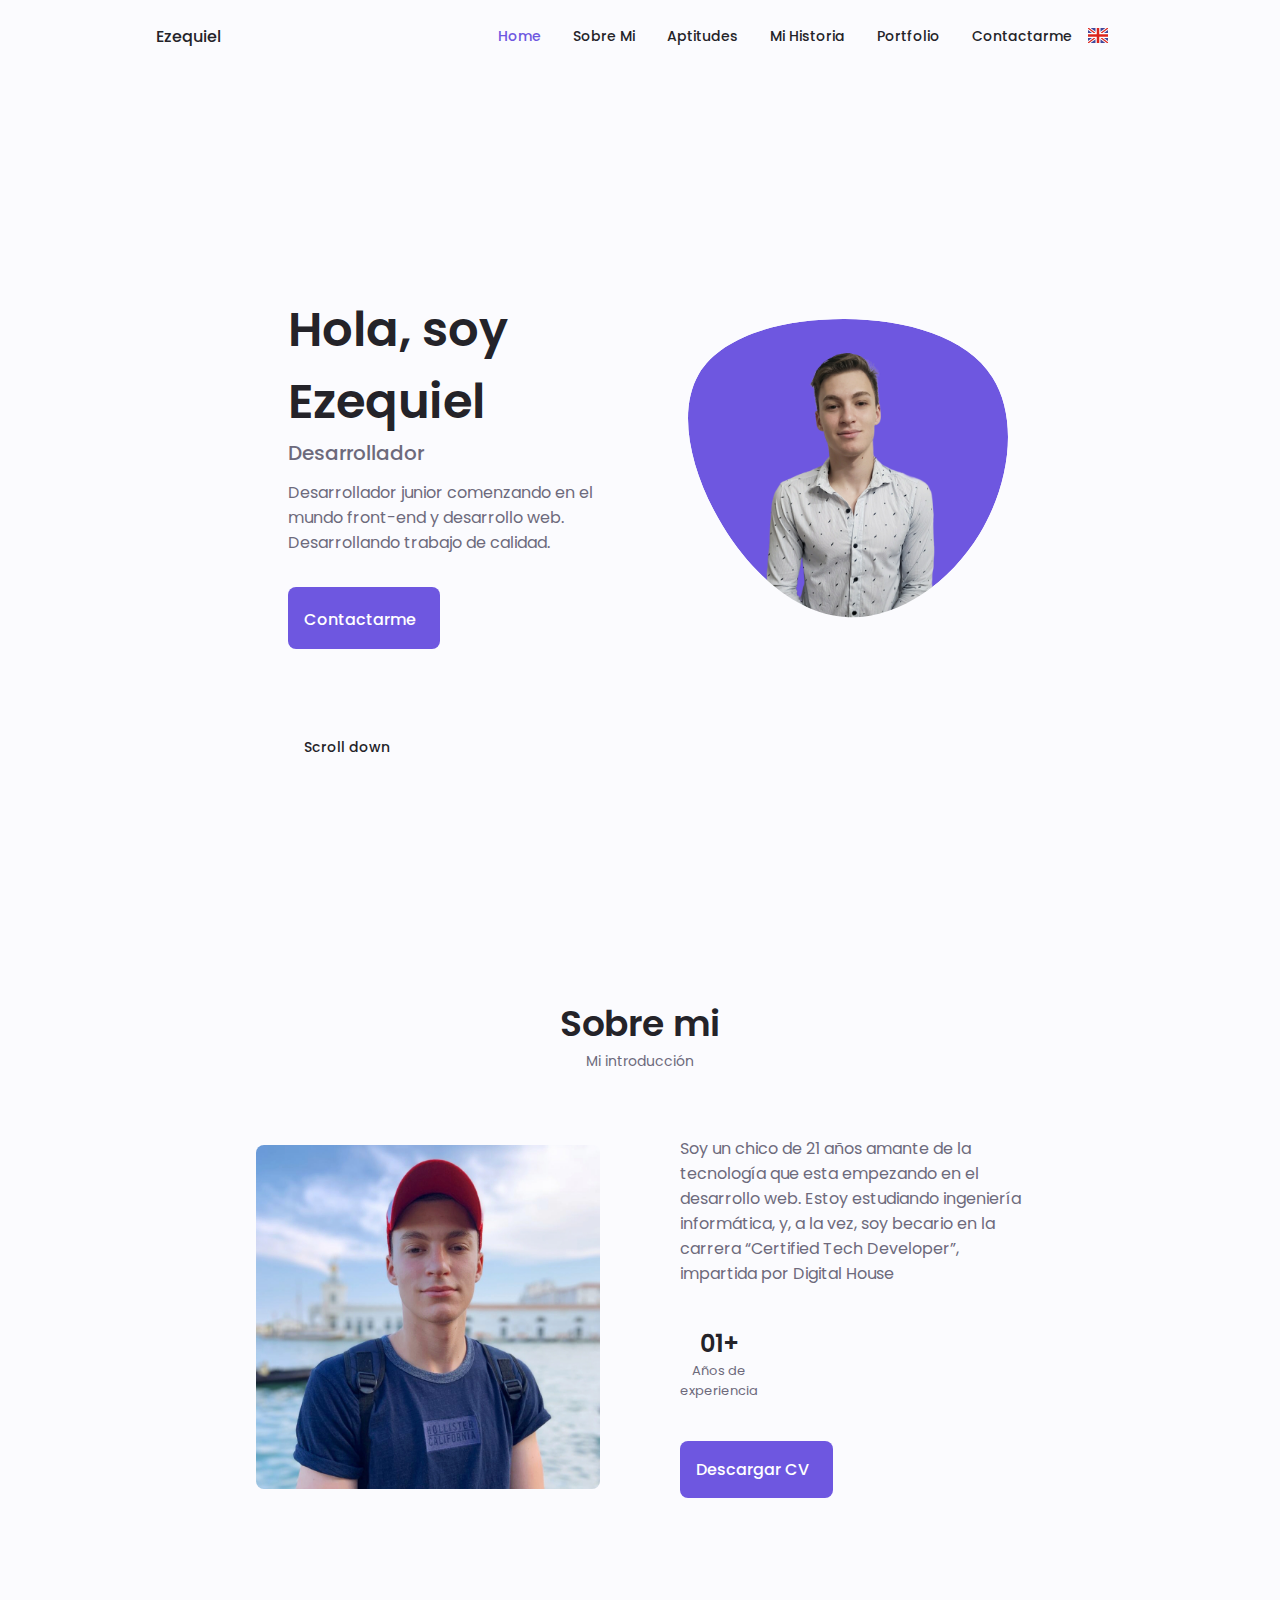
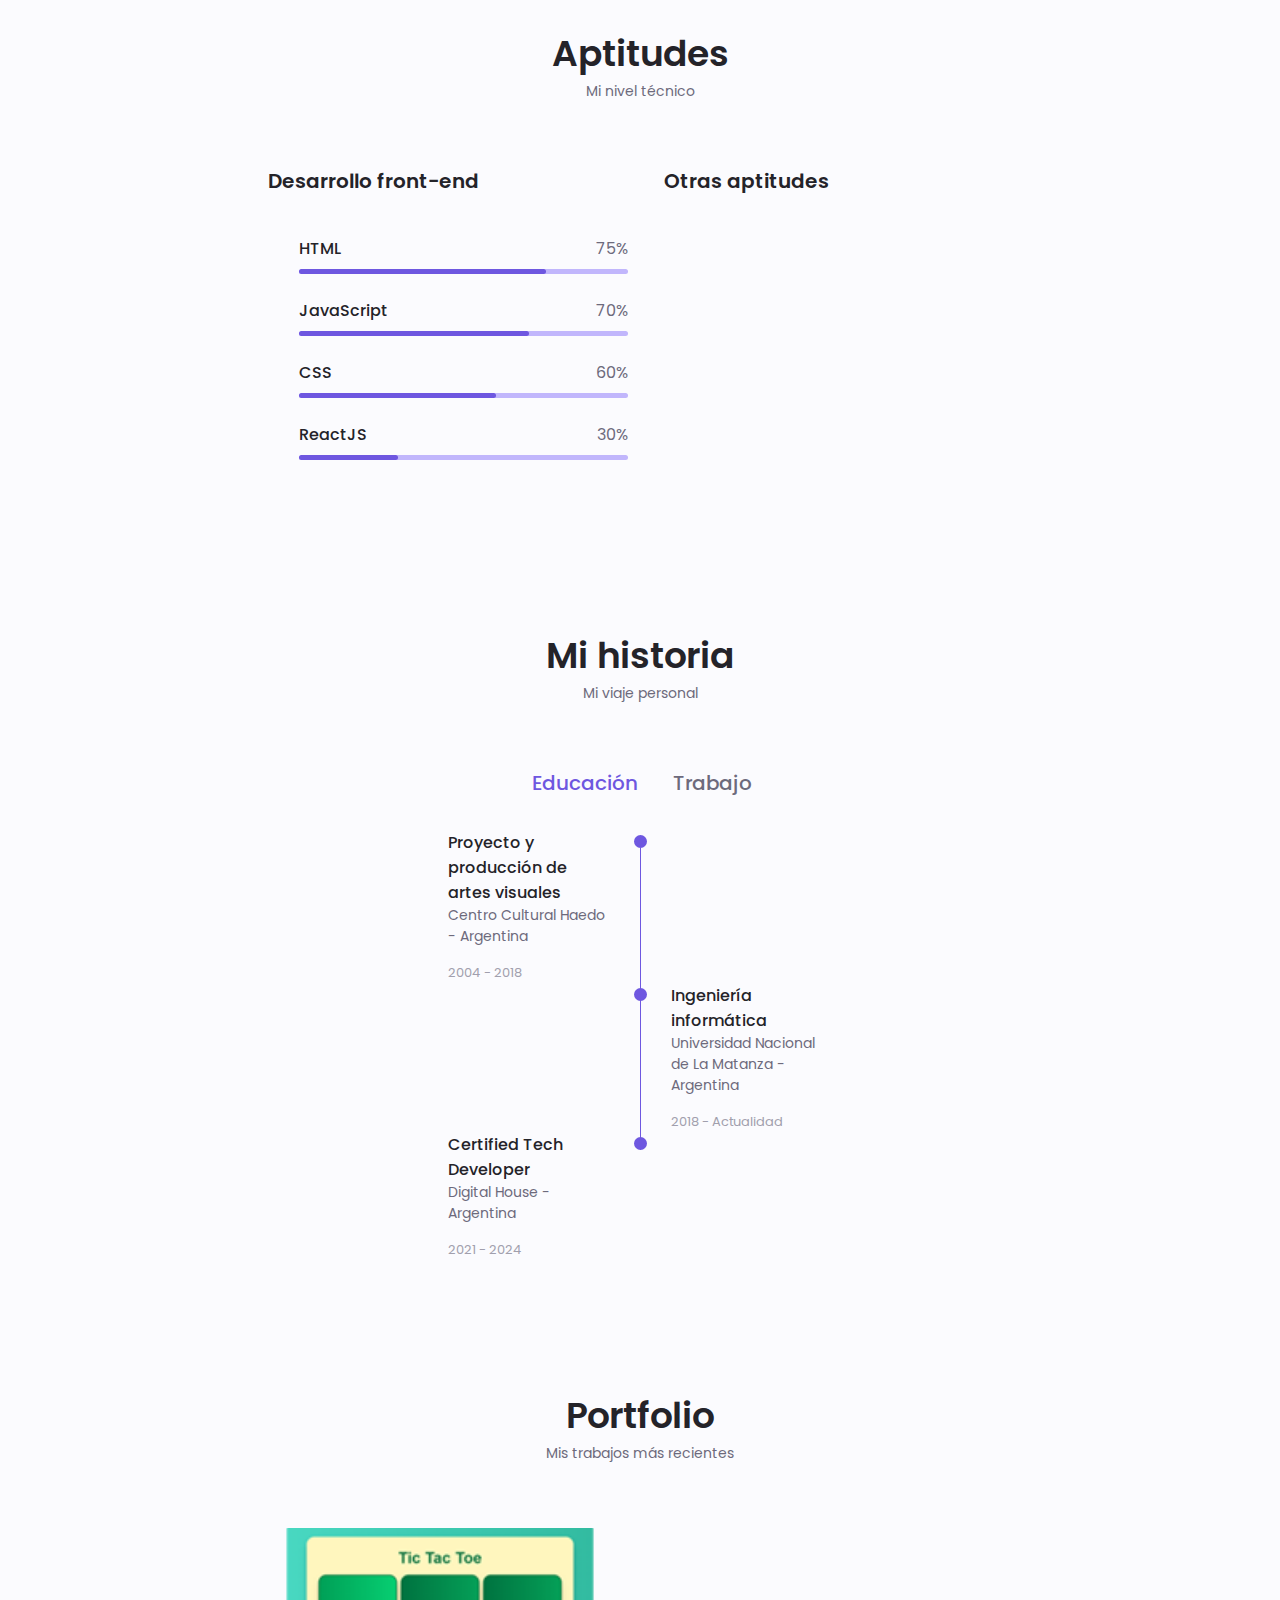
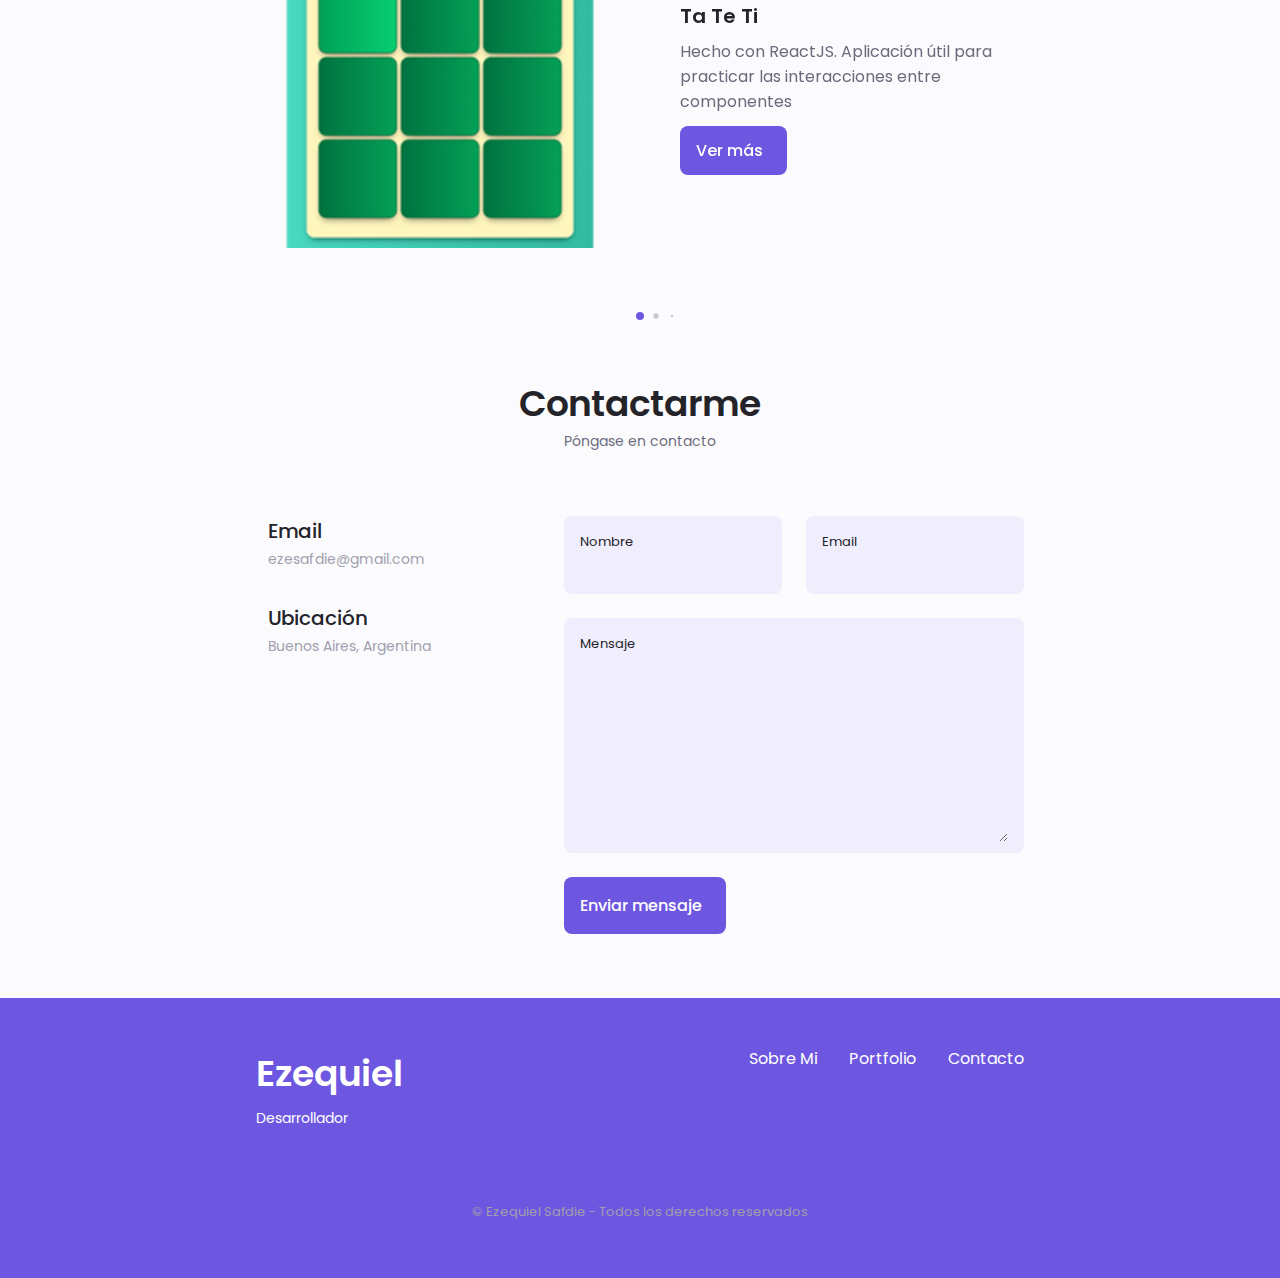
==== commit 968e3c32: "Added tic-tac-toe as new proyect. Added java and react as new skills and corrected css. Changed the " ====
--- a/assets/languages/spanish.html
+++ b/assets/languages/spanish.html
@@ -239,7 +239,7 @@
           <img src="../images/about.jpg" alt="" class="about__img" />
           <div class="about__data">
             <p class="about__description">
-              Soy un chico de 20 años amante de la tecnología que esta empezando
+              Soy un chico de 21 años amante de la tecnología que esta empezando
               en el desarrollo web. Estoy estudiando ingeniería informática, y,
               a la vez, soy becario en la carrera “Certified Tech Developer”,
               impartida por Digital House
@@ -317,8 +317,18 @@
 
                 <div class="skills__data">
                   <div class="skills__titles">
+                    <h3 class="skills__name">JavaScript</h3>
+                    <span class="skills__number">70%</span>
+                  </div>
+                  <div class="skills__bar">
+                    <span class="skills__percentage skills__js"></span>
+                  </div>
+                </div>
+
+                <div class="skills__data">
+                  <div class="skills__titles">
                     <h3 class="skills__name">CSS</h3>
-                    <span class="skills__number">65%</span>
+                    <span class="skills__number">60%</span>
                   </div>
                   <div class="skills__bar">
                     <span class="skills__percentage skills__css"></span>
@@ -327,11 +337,11 @@
 
                 <div class="skills__data">
                   <div class="skills__titles">
-                    <h3 class="skills__name">JavaScript</h3>
-                    <span class="skills__number">40%</span>
+                    <h3 class="skills__name">ReactJS</h3>
+                    <span class="skills__number">30%</span>
                   </div>
                   <div class="skills__bar">
-                    <span class="skills__percentage skills__js"></span>
+                    <span class="skills__percentage skills__react"></span>
                   </div>
                 </div>
 
@@ -446,6 +456,16 @@
                   </div>
                   <div class="skills__bar">
                     <span class="skills__percentage skills__python"></span>
+                  </div>
+                </div>
+
+                <div class="skills__data">
+                  <div class="skills__titles">
+                    <h3 class="skills__name">Java</h3>
+                    <span class="skills__number">40%</span>
+                  </div>
+                  <div class="skills__bar">
+                    <span class="skills__percentage skills__java"></span>
                   </div>
                 </div>
               </div>
@@ -802,6 +822,30 @@
           <!-- The swiper container is a class for the container in swiper, all the following clases related with swiper are in the swiper css-->
           <div class="swiper-wrapper">
             <!-- PORTFOLIO 1 -->
+
+            <div class="portfolio__content grid swiper-slide">
+              <img
+                src="../images/tic-tac-toe.png"
+                alt=""
+                class="portfolio__img portfolio__img--spliter"
+              />
+
+              <div class="portfolio__data">
+                <h3 class="portfolio__title">Ta Te Ti</h3>
+                <p class="portfolio__description">
+                  Hecho con ReactJS. Aplicación útil para practicar las
+                  interacciones entre componentes
+                </p>
+
+                <a
+                  href="https://ezesafdie.github.io/Tic-Tac-Toe/"
+                  target="_blank"
+                  class="button button--flex button--small portfolio__button"
+                  >Ver más <i class="uil uil-arrow-right button__icon"></i
+                ></a>
+              </div>
+            </div>
+
             <div class="portfolio__content grid swiper-slide">
               <img
                 src="../images/spliter.png"
@@ -860,11 +904,7 @@
                 </p>
 
                 <a
-                  class="
-                    button button--flex button--small
-                    portfolio__button
-                    button--disabled
-                  "
+                  class="button button--flex button--small portfolio__button button--disabled"
                   >Ver más <i class="uil uil-arrow-right button__icon"></i
                 ></a>
               </div>
--- a/assets/css/style.css
+++ b/assets/css/style.css
@@ -654,13 +654,16 @@
   width: 75%;
 }
 .skills__css {
-  width: 65%;
+  width: 60%;
 }
 .skills__js {
+  width: 70%;
+}
+.skills__java {
   width: 40%;
 }
 .skills__react {
-  width: 40%;
+  width: 30%;
 }
 
 .skills__php {
